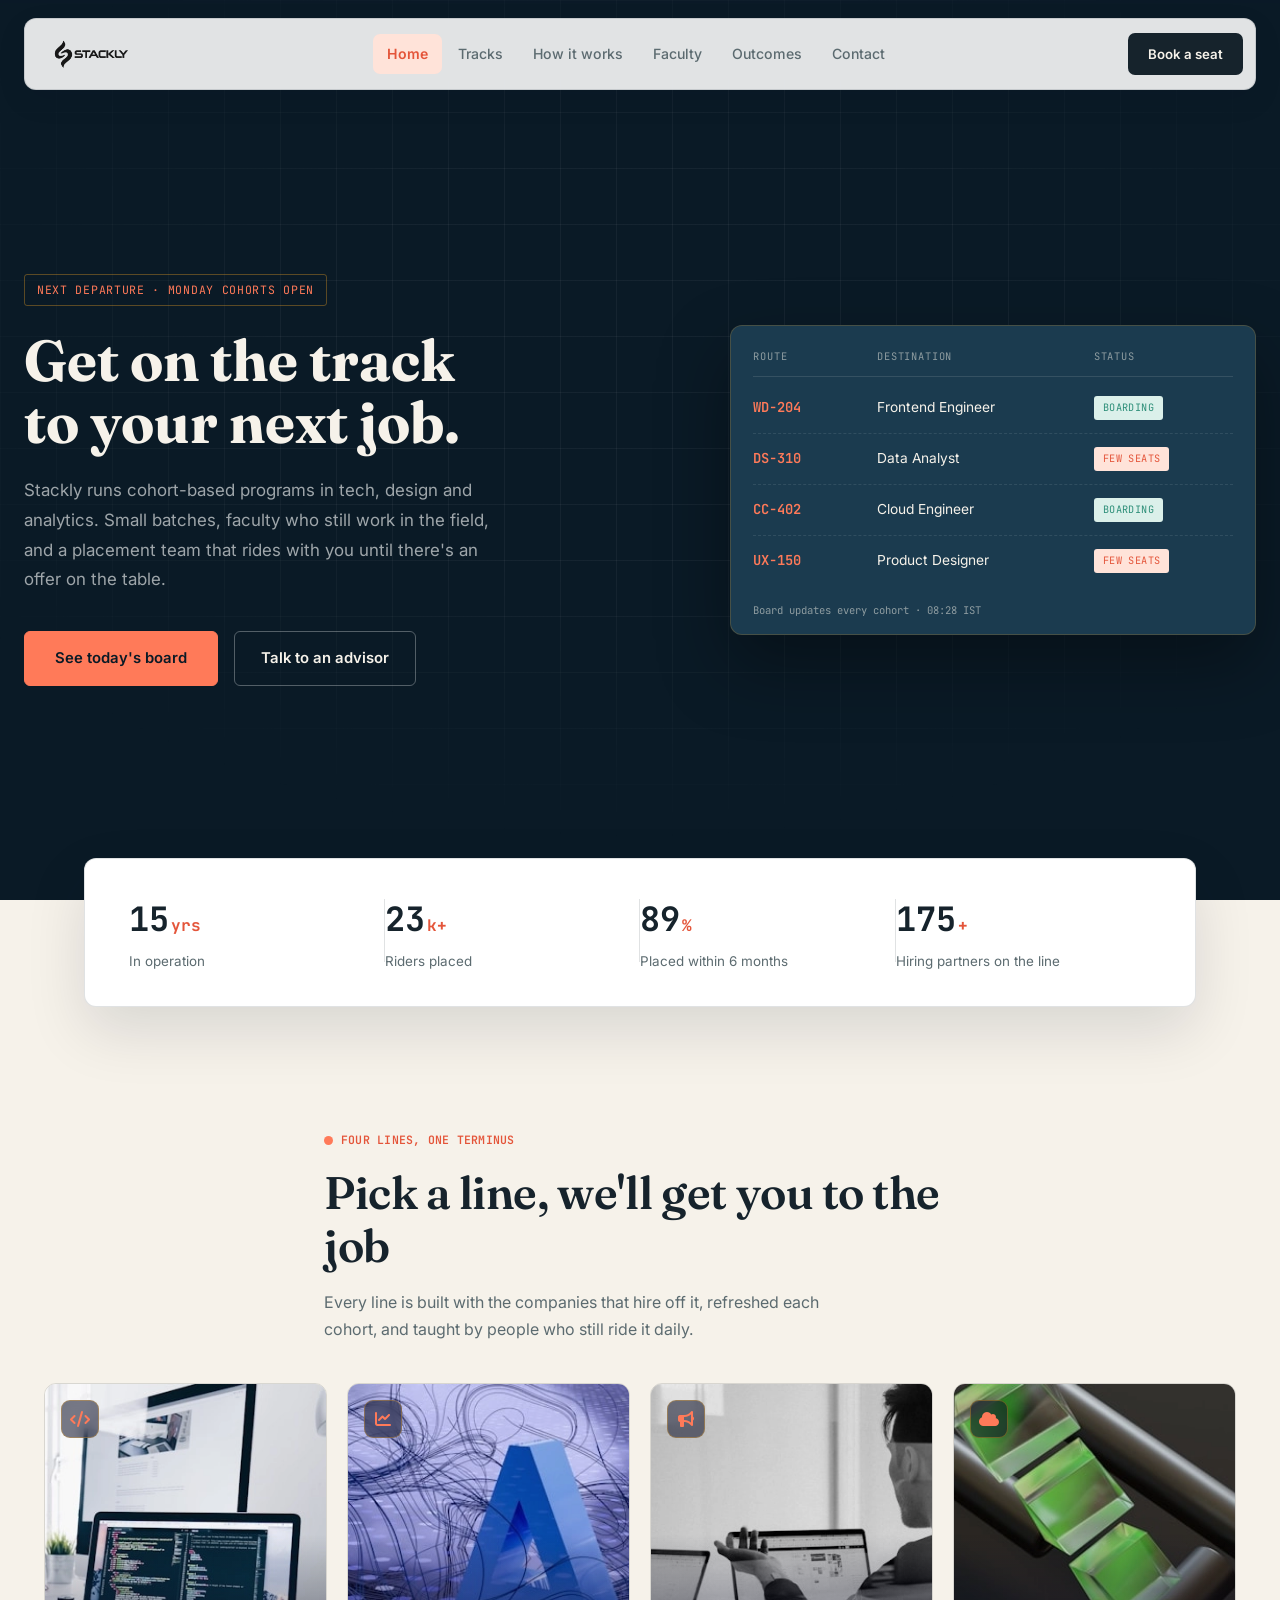
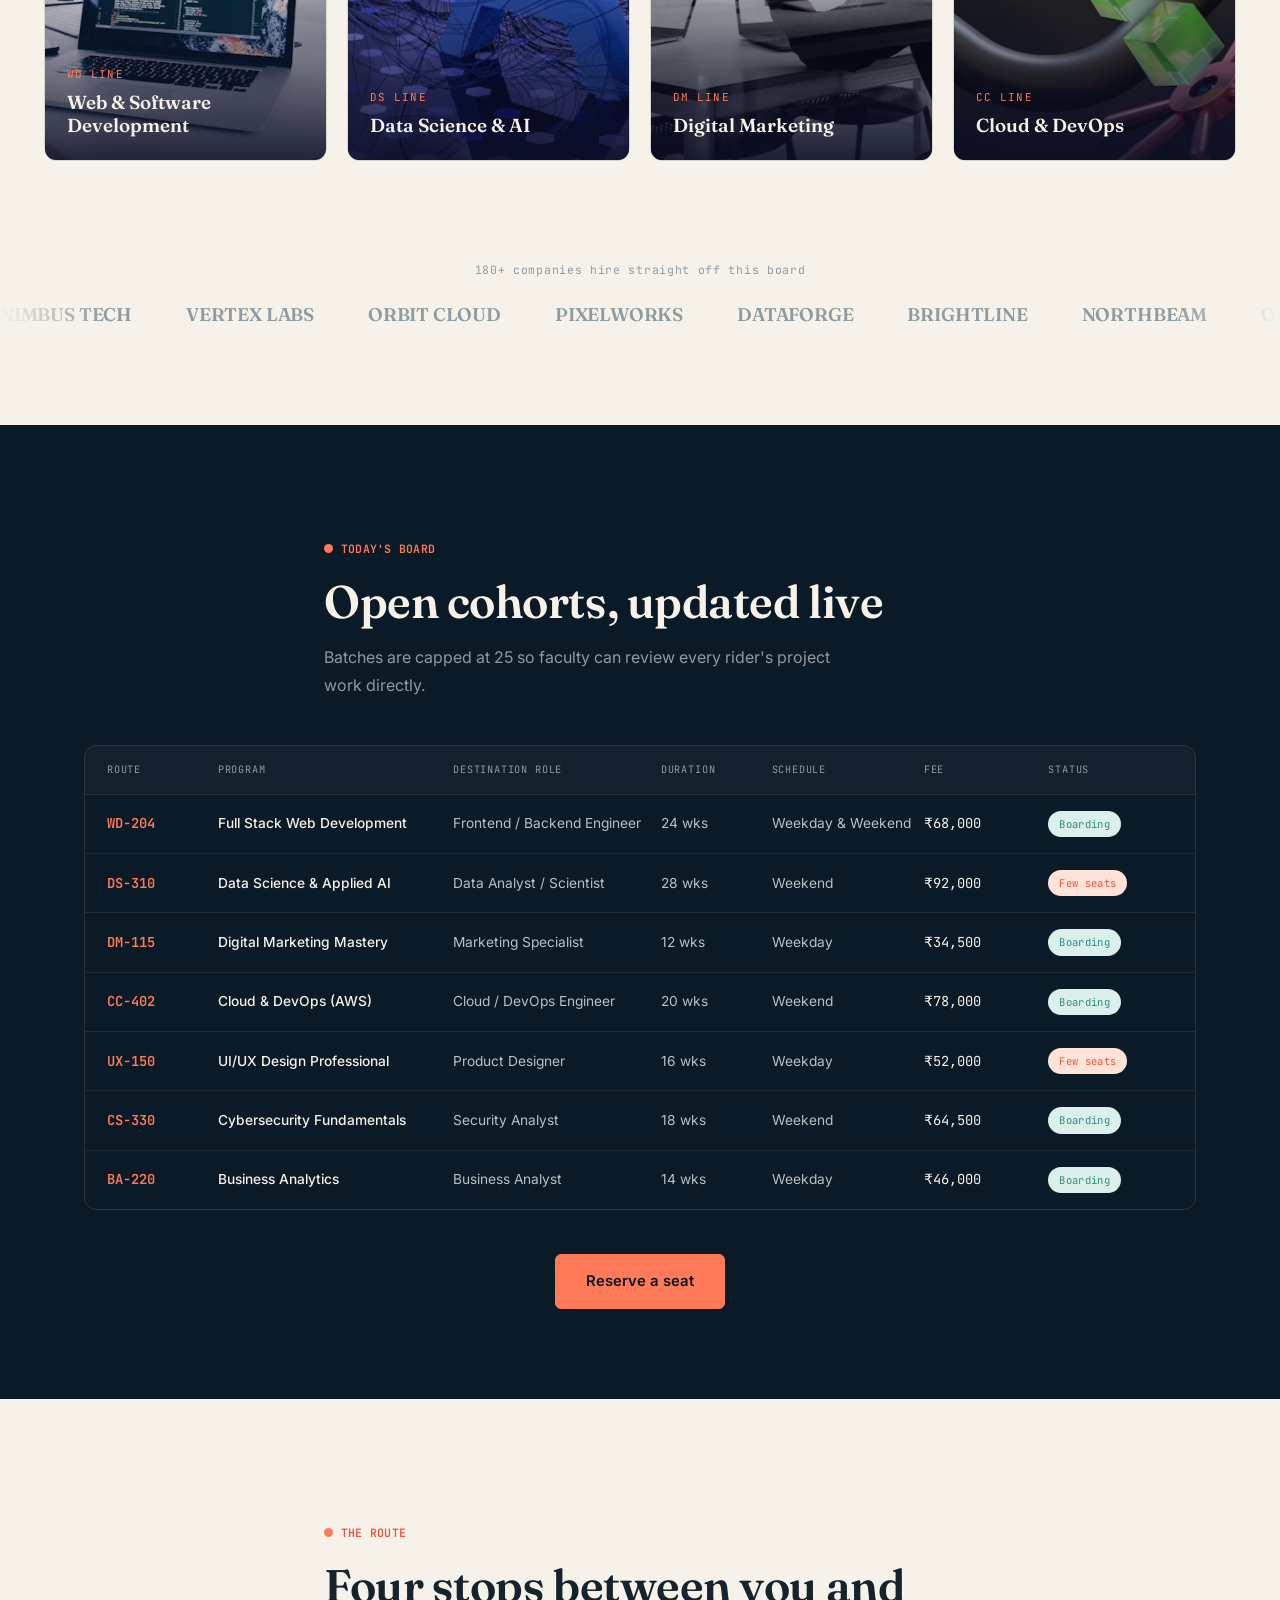
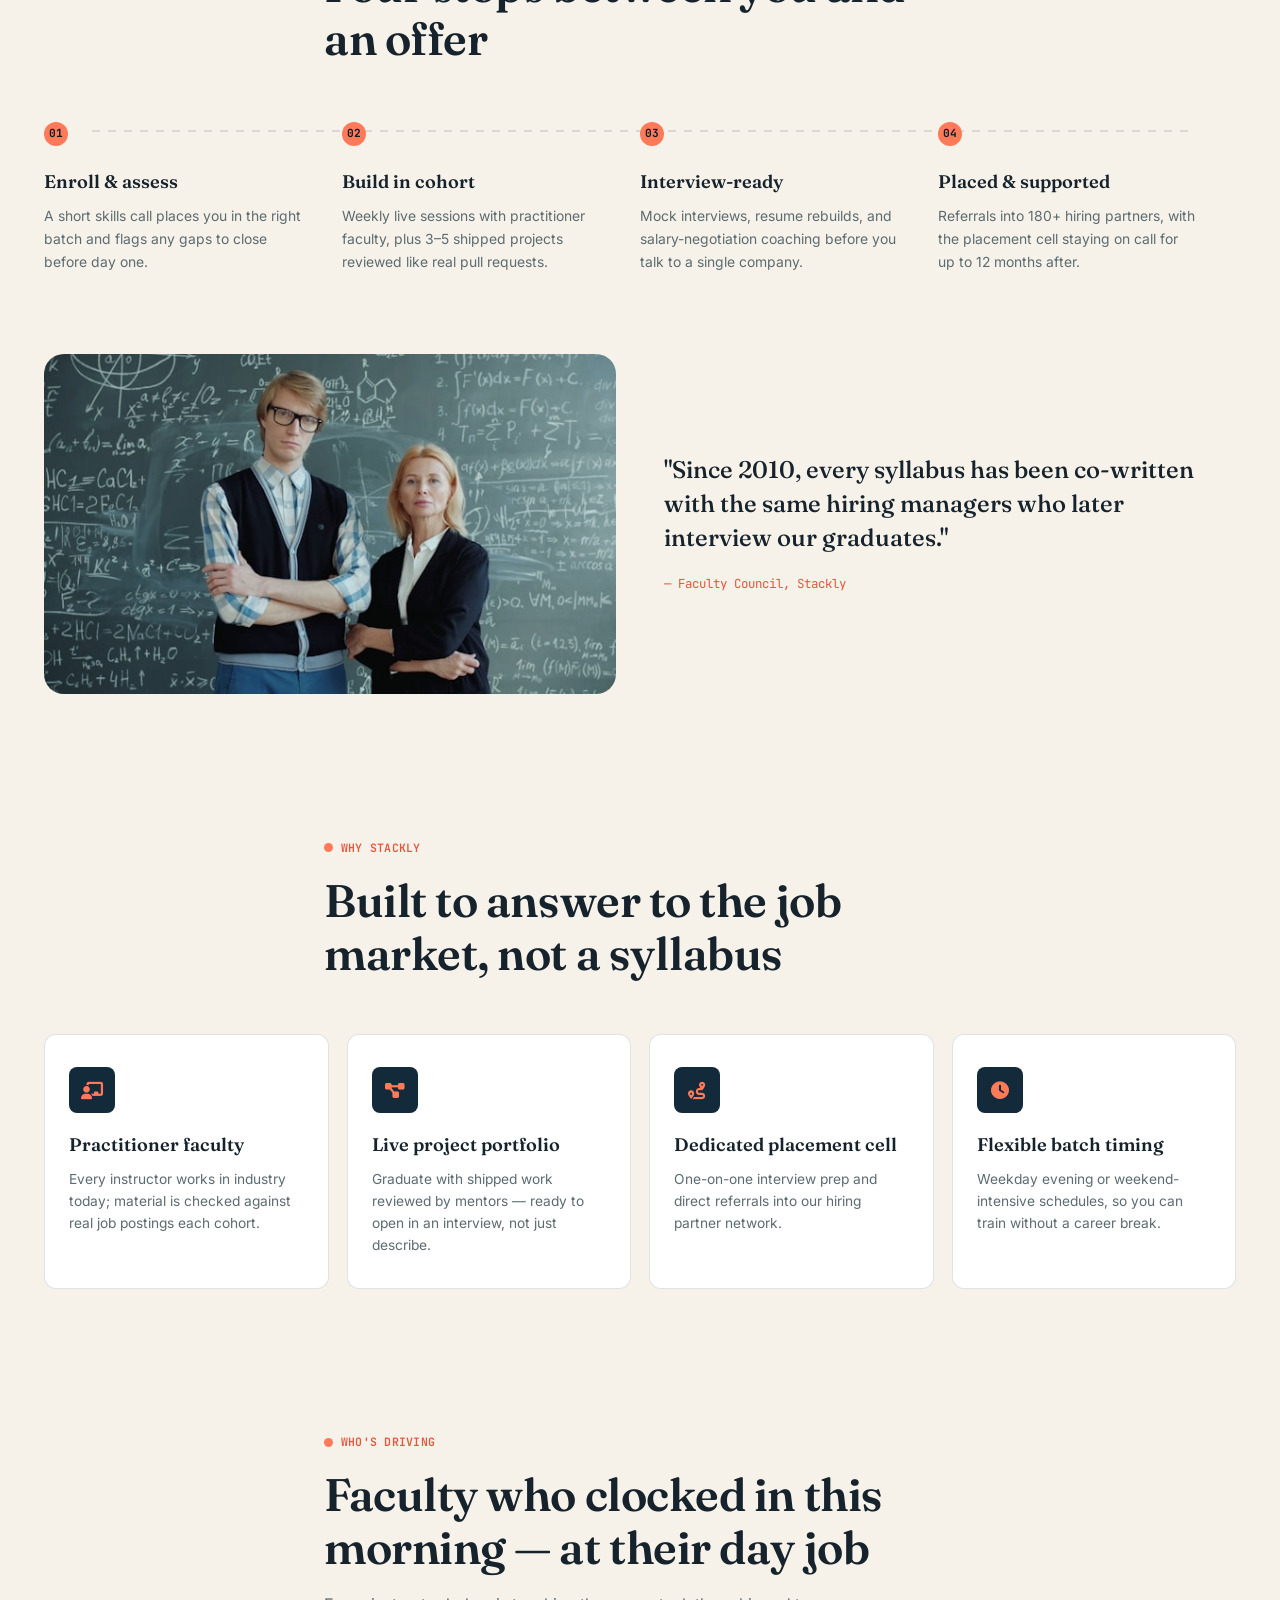
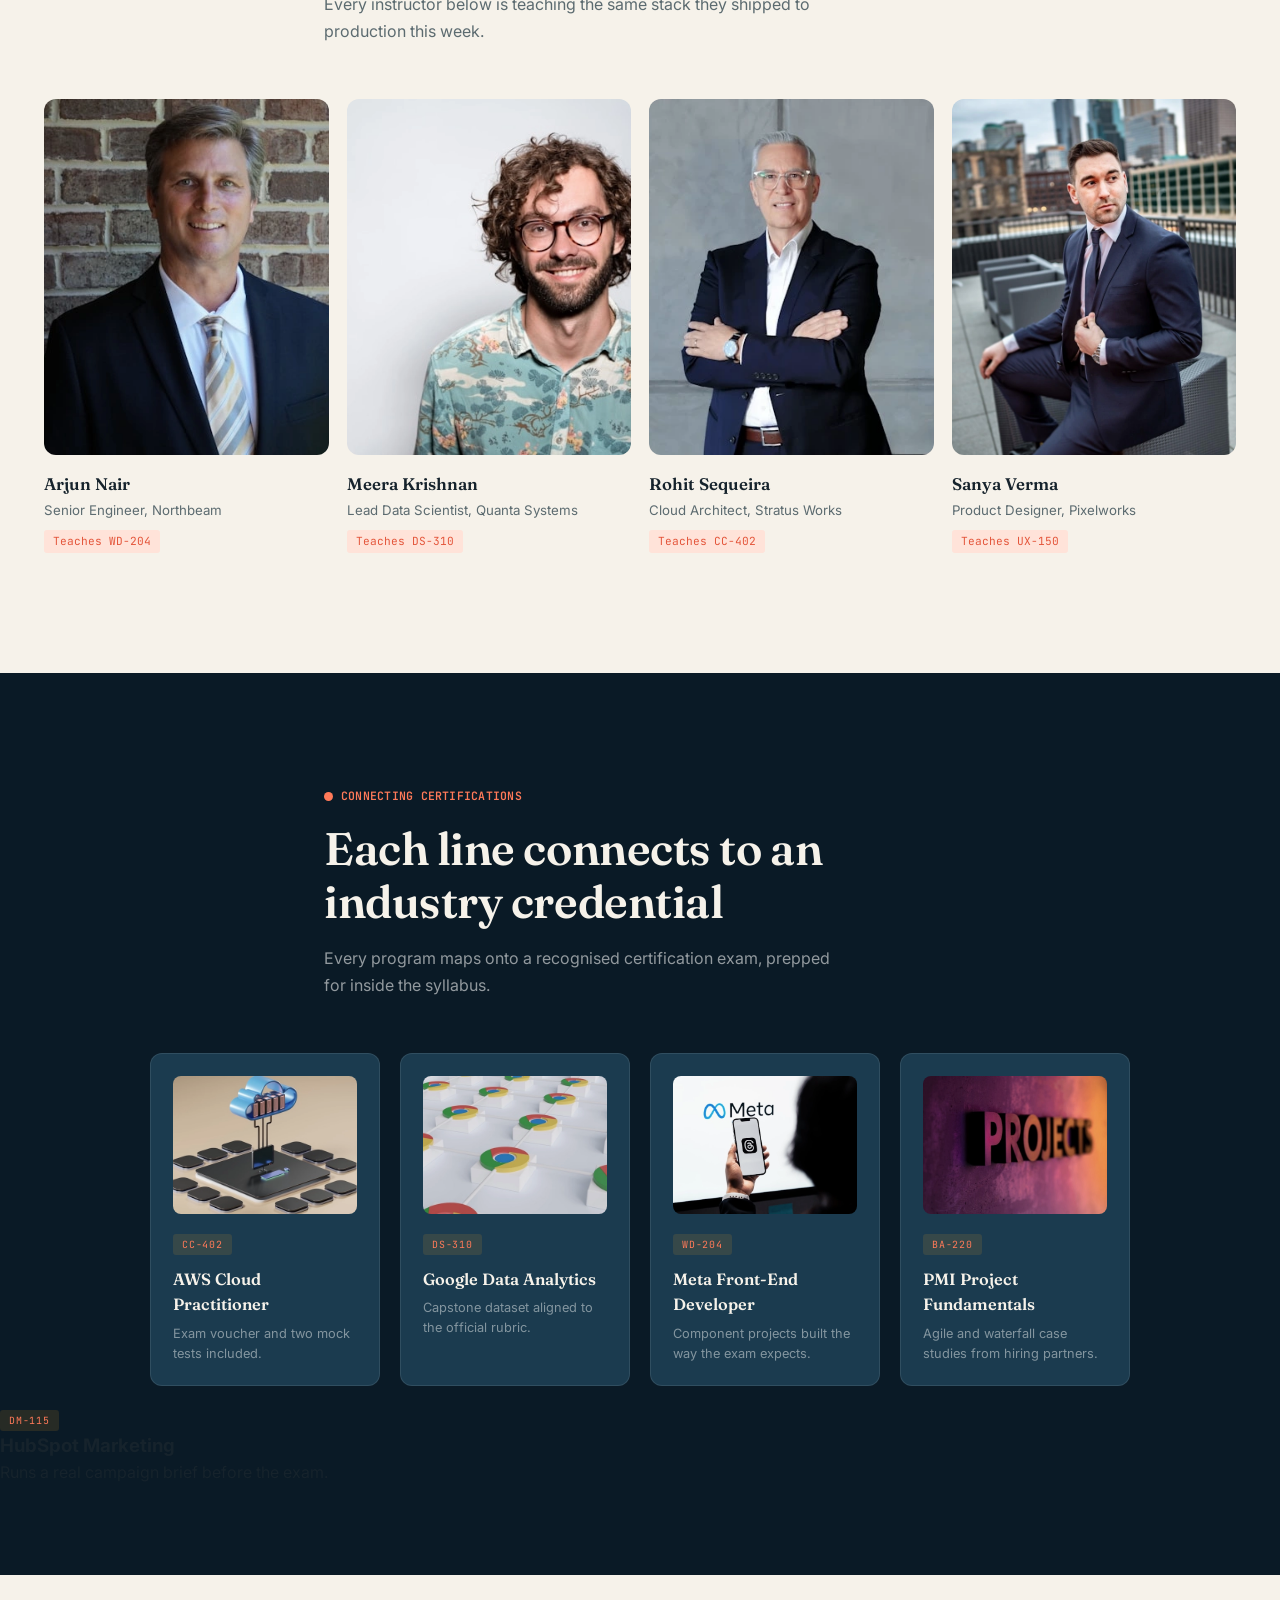
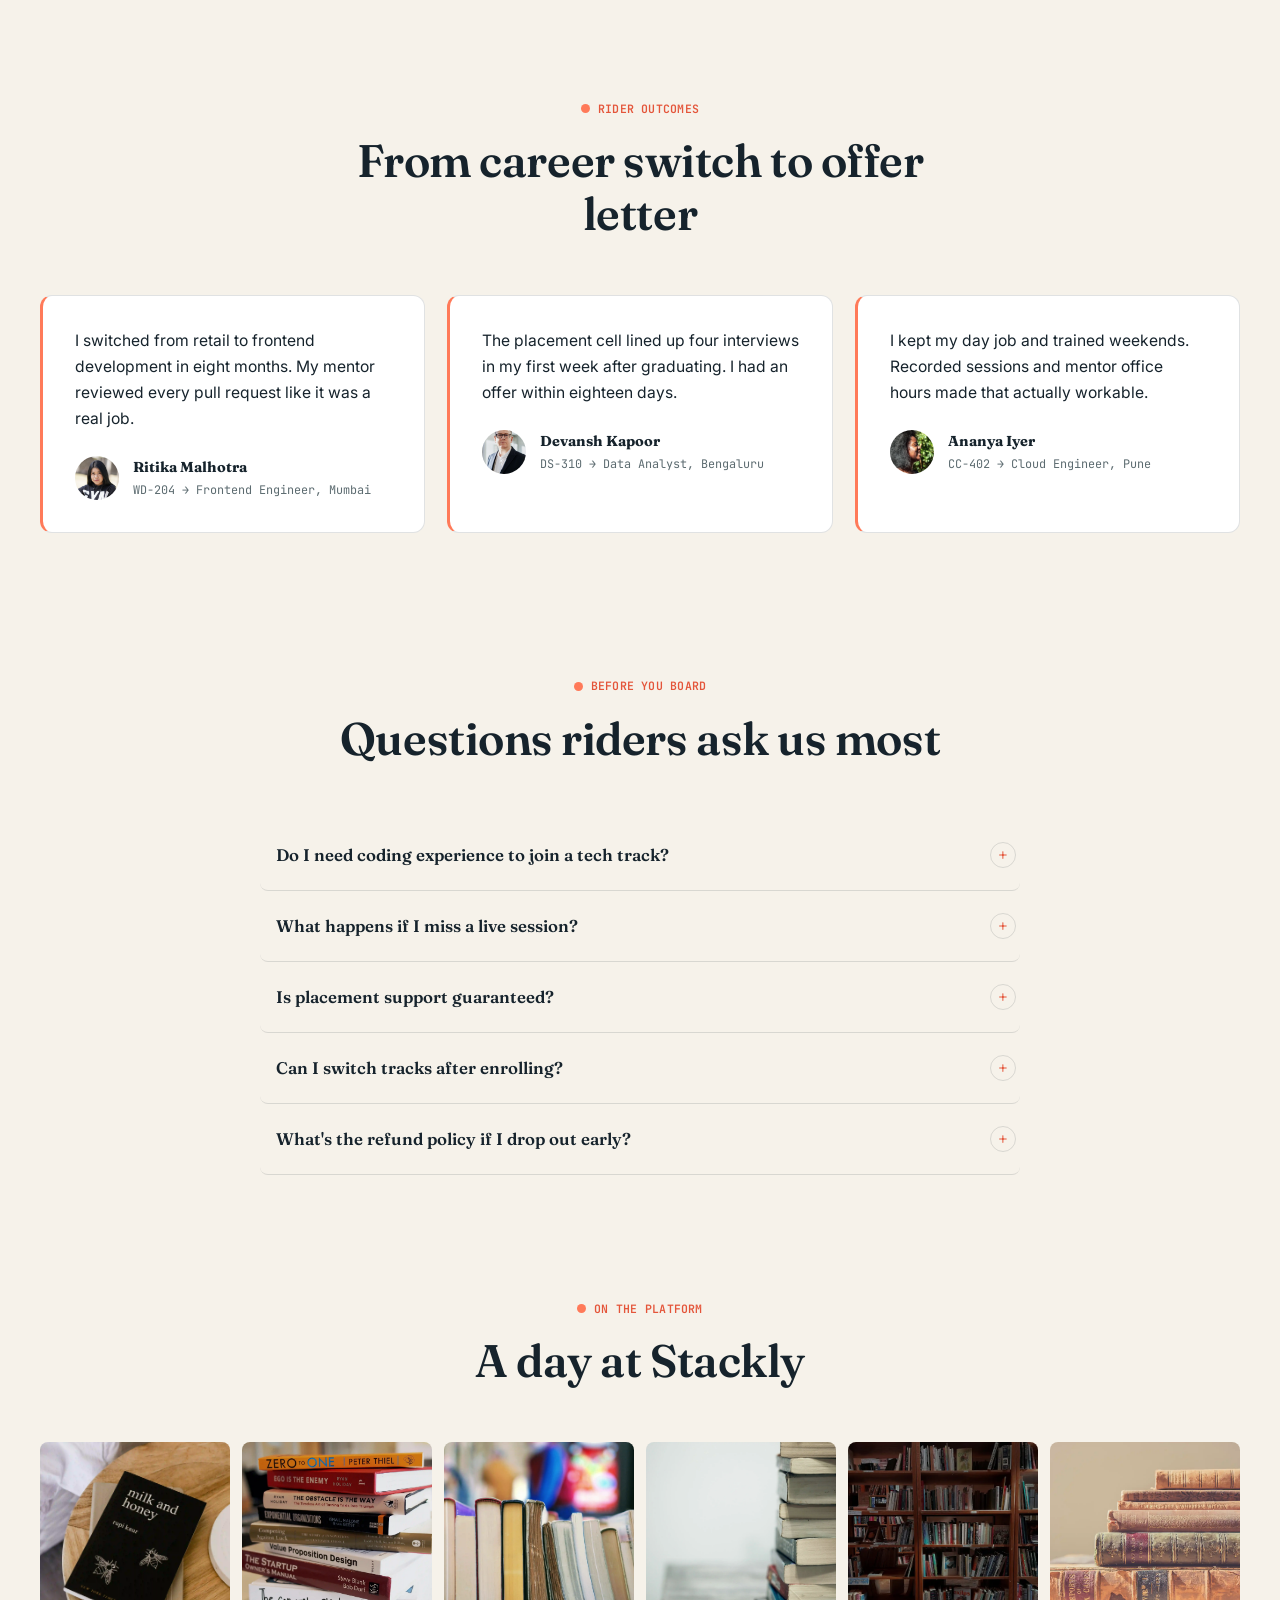
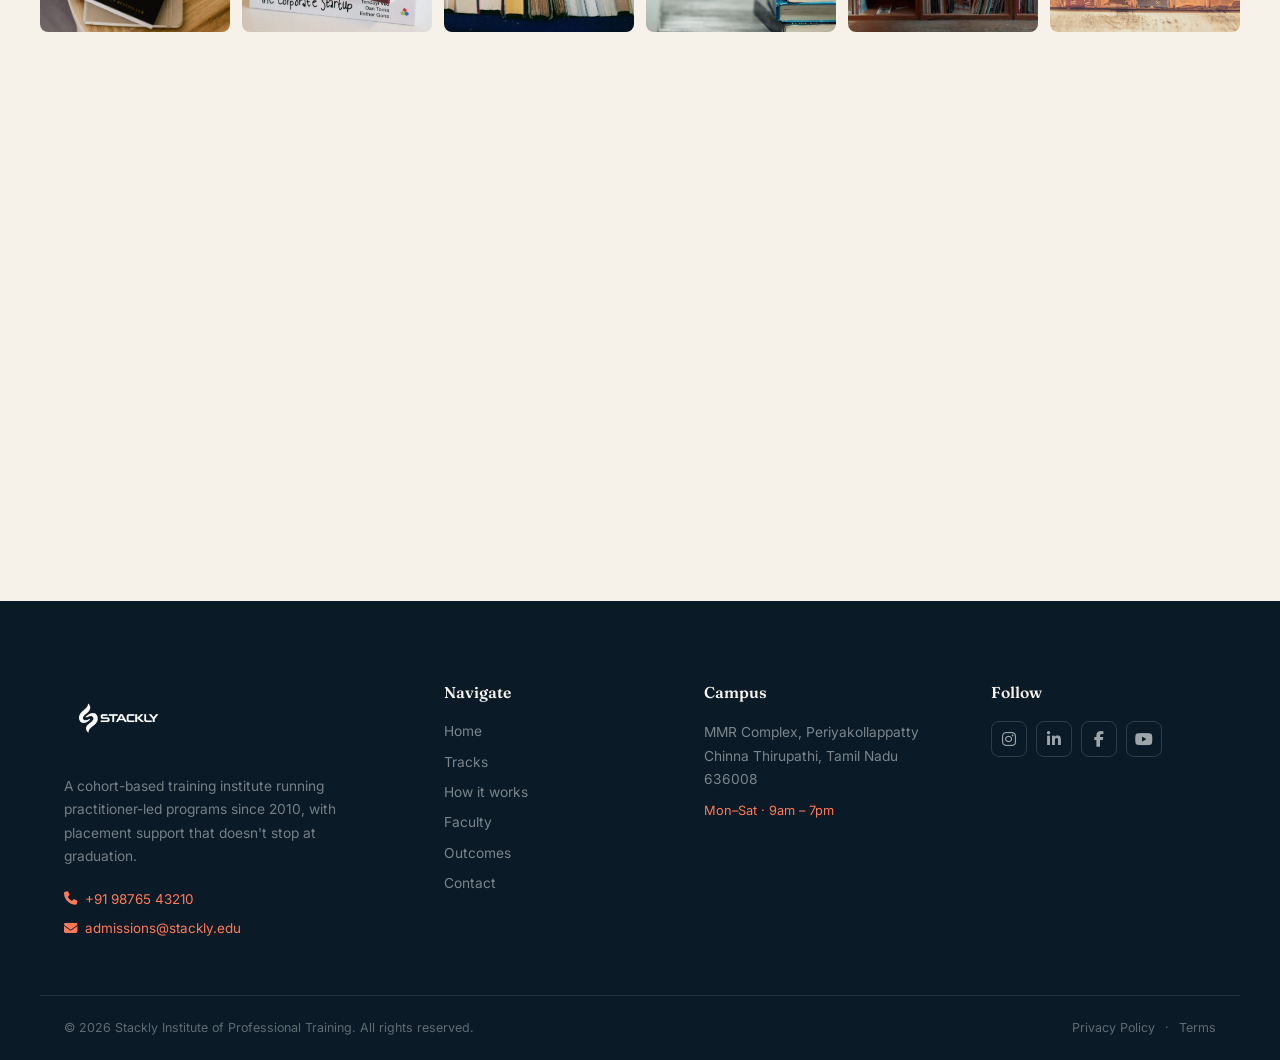
==== index.html @ 6c5155f9 "Add training institute website" ====
<!DOCTYPE html>
<html lang="en">
<head>
<meta charset="UTF-8">
<meta name="viewport" content="width=device-width, initial-scale=1.0">
<title>Stackly — Get on the track to your next job</title>
<meta name="description" content="Stackly is a professional training institute running cohort-based programs in web development, data science, cloud, design and marketing, with practitioner faculty and dedicated placement support.">
<link rel="preconnect" href="https://fonts.googleapis.com">
<link rel="preconnect" href="https://fonts.gstatic.com" crossorigin>
<link href="https://fonts.googleapis.com/css2?family=Fraunces:opsz,wght@9..144,500;9..144,600;9..144,700&family=Inter:wght@400;500;600;700&family=JetBrains+Mono:wght@400;500;600;700&display=swap" rel="stylesheet">
<link rel="stylesheet" href="https://cdnjs.cloudflare.com/ajax/libs/font-awesome/6.4.0/css/all.min.css">
<link rel="stylesheet" href="css/styles.css">
</head>
<body>

<div class="board-preloader" id="boardPreloader" role="status" aria-live="polite" aria-label="Loading Stackly">
  <div class="preloader-inner">
    <img src="./assets/stackly_logo.webp" alt="Stackly" class="preloader-logo-img">
    <div class="preloader-flaps" aria-hidden="true">
      <span class="flap">S</span><span class="flap">T</span><span class="flap">A</span><span class="flap">C</span><span class="flap">K</span><span class="flap">L</span><span class="flap">Y</span>
    </div>
    <span class="preloader-tag">Preparing today's board</span>
  </div>
</div>

<div class="scroll-progress-container"><div class="scroll-progress-bar" id="page-scroll-indicator"></div></div>

<div class="site-wrapper">

  <!-- ===== Header ===== -->
  <header class="navbar-wrapper" id="navbar-wrapper">
    <div class="navbar-pill">
      <a href="#home" class="navbar-brand" aria-label="Stackly — Home">
        <img src="./assets/stackly_logo.webp" alt="Stackly" class="brand-logo-img">
      </a>

      <nav class="navbar-links" id="main-nav-links">
        <a href="#home" class="nav-item active">Home</a>
        <a href="./html/tracks.html" class="nav-item">Tracks</a>
        <a href="./html/how it works.html" class="nav-item">How it works</a>
        <a href="./html/faculty.html" class="nav-item">Faculty</a>
        <a href="./html/outcomes.html" class="nav-item">Outcomes</a>
        <a href="./html/contact.html" class="nav-item">Contact</a>
        <div class="mobile-nav-actions">
          <a href="./html/login.html" class="btn-book-mobile">Book a seat</a>
        </div>
      </nav>

      <div class="navbar-actions">
        <a href="./html/login.html" class="btn-book">Book a seat</a>
        <button class="menu-hamburger" id="nav-menu-hamburger" aria-label="Toggle Navigation Menu" aria-expanded="false">
          <span class="bar"></span><span class="bar"></span><span class="bar"></span>
        </button>
      </div>
    </div>
  </header>

  <!-- ===== 1. Hero ===== -->
  <section class="hero-section" id="home">
    <div class="hero-grid-bg" aria-hidden="true"></div>
    <div class="hero-inner">
      <div class="hero-copy">
        <span class="hero-eyebrow" data-hero-el>NEXT DEPARTURE · MONDAY COHORTS OPEN</span>
        <h1 class="hero-heading" data-hero-el>Get on the track<br>to your next job.</h1>
        <p class="hero-desc" data-hero-el>Stackly runs cohort-based programs in tech, design and analytics. Small batches, faculty who still work in the field, and a placement team that rides with you until there's an offer on the table.</p>
        <div class="hero-buttons" data-hero-el>
          <a href="#board" class="btn-solid">See today's board</a>
          <a href="#contact" class="btn-outline">Talk to an advisor</a>
        </div>
      </div>

      <div class="hero-board" data-hero-el aria-label="Sample departure board">
        <div class="hero-board-head">
          <span>ROUTE</span><span>DESTINATION</span><span>STATUS</span>
        </div>
        <ul class="hero-board-list">
          <li><span class="hb-code">WD‑204</span><span class="hb-dest">Frontend Engineer</span><span class="hb-status status-open">BOARDING</span></li>
          <li><span class="hb-code">DS‑310</span><span class="hb-dest">Data Analyst</span><span class="hb-status status-low">FEW SEATS</span></li>
          <li><span class="hb-code">CC‑402</span><span class="hb-dest">Cloud Engineer</span><span class="hb-status status-open">BOARDING</span></li>
          <li><span class="hb-code">UX‑150</span><span class="hb-dest">Product Designer</span><span class="hb-status status-low">FEW SEATS</span></li>
        </ul>
        <div class="hero-board-foot">Board updates every cohort · <span id="hero-clock">--:--</span> IST</div>
      </div>
    </div>
  </section>

  <!-- ===== 2. Status strip ===== -->
  <section class="stats-section">
    <div class="stats-card" id="statsCard">
      <div class="stat-col">
        <div class="stat-num"><span class="stat-number" data-target="15">0</span><span class="stat-suffix">yrs</span></div>
        <p class="stat-label">In operation</p>
      </div>
      <div class="stat-col">
        <div class="stat-num"><span class="stat-number" data-target="24">0</span><span class="stat-suffix">k+</span></div>
        <p class="stat-label">Riders placed</p>
      </div>
      <div class="stat-col">
        <div class="stat-num"><span class="stat-number" data-target="91">0</span><span class="stat-suffix">%</span></div>
        <p class="stat-label">Placed within 6 months</p>
      </div>
      <div class="stat-col">
        <div class="stat-num"><span class="stat-number" data-target="180">0</span><span class="stat-suffix">+</span></div>
        <p class="stat-label">Hiring partners on the line</p>
      </div>
    </div>
  </section>

  <!-- ===== 3. Tracks (categories) ===== -->
  <section class="tracks-section" id="tracks">
    <div class="section-inner">
      <div class="section-header">
        <span class="eyebrow">FOUR LINES, ONE TERMINUS</span>
        <h2 class="section-heading">Pick a line, we'll get you to the job</h2>
        <p class="section-sub">Every line is built with the companies that hire off it, refreshed each cohort, and taught by people who still ride it daily.</p>
      </div>

      <div class="tracks-grid">
        <a href="#board" class="track-card track-large">
          <img src="./assets/t1.webp" alt="Full stack web development training">
          <span class="track-badge"><i class="fa-solid fa-code"></i></span>
          <div class="track-overlay"><span class="track-code">WD LINE</span><span class="track-label">Web &amp; Software Development</span></div>
        </a>
        <a href="#board" class="track-card track-small">
          <img src="./assets/t2.webp" alt="Data science and AI training">
          <span class="track-badge"><i class="fa-solid fa-chart-line"></i></span>
          <div class="track-overlay"><span class="track-code">DS LINE</span><span class="track-label">Data Science &amp; AI</span></div>
        </a>
        <a href="#board" class="track-card track-small">
          <img src="./assets/t3.webp" alt="Digital marketing training">
          <span class="track-badge"><i class="fa-solid fa-bullhorn"></i></span>
          <div class="track-overlay"><span class="track-code">DM LINE</span><span class="track-label">Digital Marketing</span></div>
        </a>
        <a href="#board" class="track-card track-large">
          <img src="./assets/t4.webp" alt="Cloud and DevOps training">
          <span class="track-badge"><i class="fa-solid fa-cloud"></i></span>
          <div class="track-overlay"><span class="track-code">CC LINE</span><span class="track-label">Cloud &amp; DevOps</span></div>
        </a>
      </div>
    </div>
  </section>

  <!-- ===== 3b. Hiring partners marquee ===== -->
  <section class="partners-section" aria-label="Hiring partners">
    <p class="partners-caption">180+ companies hire straight off this board</p>
    <div class="partners-marquee">
      <div class="partners-track">
        <span>NIMBUS TECH</span><span>VERTEX LABS</span><span>ORBIT CLOUD</span><span>PIXELWORKS</span>
        <span>DATAFORGE</span><span>BRIGHTLINE</span><span>NORTHBEAM</span><span>QUANTA SYSTEMS</span>
        <span>HALCYON DIGITAL</span><span>STRATUS WORKS</span>
      </div>
      <div class="partners-track" aria-hidden="true">
        <span>NIMBUS TECH</span><span>VERTEX LABS</span><span>ORBIT CLOUD</span><span>PIXELWORKS</span>
        <span>DATAFORGE</span><span>BRIGHTLINE</span><span>NORTHBEAM</span><span>QUANTA SYSTEMS</span>
        <span>HALCYON DIGITAL</span><span>STRATUS WORKS</span>
      </div>
    </div>
  </section>

  <!-- ===== 4. Departure board (programs) ===== -->
  <section class="board-section" id="board">
    <div class="board-header">
      <span class="eyebrow light">TODAY'S BOARD</span>
      <h2 class="section-heading light">Open cohorts, updated live</h2>
      <p class="section-sub light">Batches are capped at 25 so faculty can review every rider's project work directly.</p>
    </div>

    <div class="board-table-wrap">
      <div class="board-table" role="table" aria-label="Open programs">
        <div class="board-row board-row-head" role="row">
          <span role="columnheader">Route</span>
          <span role="columnheader">Program</span>
          <span role="columnheader">Destination role</span>
          <span role="columnheader">Duration</span>
          <span role="columnheader">Schedule</span>
          <span role="columnheader">Fee</span>
          <span role="columnheader">Status</span>
        </div>

        <div class="board-row" role="row">
          <span class="b-code" role="cell">WD‑204</span>
          <span class="b-name" role="cell">Full Stack Web Development</span>
          <span role="cell">Frontend / Backend Engineer</span>
          <span role="cell">24 wks</span>
          <span role="cell">Weekday &amp; Weekend</span>
          <span class="b-fee" role="cell">₹68,000</span>
          <span role="cell"><span class="status-pill status-open">Boarding</span></span>
        </div>
        <div class="board-row" role="row">
          <span class="b-code" role="cell">DS‑310</span>
          <span class="b-name" role="cell">Data Science &amp; Applied AI</span>
          <span role="cell">Data Analyst / Scientist</span>
          <span role="cell">28 wks</span>
          <span role="cell">Weekend</span>
          <span class="b-fee" role="cell">₹92,000</span>
          <span role="cell"><span class="status-pill status-low">Few seats</span></span>
        </div>
        <div class="board-row" role="row">
          <span class="b-code" role="cell">DM‑115</span>
          <span class="b-name" role="cell">Digital Marketing Mastery</span>
          <span role="cell">Marketing Specialist</span>
          <span role="cell">12 wks</span>
          <span role="cell">Weekday</span>
          <span class="b-fee" role="cell">₹34,500</span>
          <span role="cell"><span class="status-pill status-open">Boarding</span></span>
        </div>
        <div class="board-row" role="row">
          <span class="b-code" role="cell">CC‑402</span>
          <span class="b-name" role="cell">Cloud &amp; DevOps (AWS)</span>
          <span role="cell">Cloud / DevOps Engineer</span>
          <span role="cell">20 wks</span>
          <span role="cell">Weekend</span>
          <span class="b-fee" role="cell">₹78,000</span>
          <span role="cell"><span class="status-pill status-open">Boarding</span></span>
        </div>
        <div class="board-row" role="row">
          <span class="b-code" role="cell">UX‑150</span>
          <span class="b-name" role="cell">UI/UX Design Professional</span>
          <span role="cell">Product Designer</span>
          <span role="cell">16 wks</span>
          <span role="cell">Weekday</span>
          <span class="b-fee" role="cell">₹52,000</span>
          <span role="cell"><span class="status-pill status-low">Few seats</span></span>
        </div>
        <div class="board-row" role="row">
          <span class="b-code" role="cell">CS‑330</span>
          <span class="b-name" role="cell">Cybersecurity Fundamentals</span>
          <span role="cell">Security Analyst</span>
          <span role="cell">18 wks</span>
          <span role="cell">Weekend</span>
          <span class="b-fee" role="cell">₹64,500</span>
          <span role="cell"><span class="status-pill status-open">Boarding</span></span>
        </div>
        <div class="board-row" role="row">
          <span class="b-code" role="cell">BA‑220</span>
          <span class="b-name" role="cell">Business Analytics</span>
          <span role="cell">Business Analyst</span>
          <span role="cell">14 wks</span>
          <span role="cell">Weekday</span>
          <span class="b-fee" role="cell">₹46,000</span>
          <span role="cell"><span class="status-pill status-open">Boarding</span></span>
        </div>
      </div>
    </div>
    <div class="board-cta">
      <a href="#contact" class="btn-solid light">Reserve a seat</a>
    </div>
  </section>

  <!-- ===== 5. Route / How it works ===== -->
  <section class="route-section" id="route">
    <div class="section-inner">
      <div class="section-header">
        <span class="eyebrow">THE ROUTE</span>
        <h2 class="section-heading">Four stops between you and an offer</h2>
      </div>

      <div class="route-line">
        <div class="route-stop">
          <span class="route-stop-num">01</span>
          <h3>Enroll &amp; assess</h3>
          <p>A short skills call places you in the right batch and flags any gaps to close before day one.</p>
        </div>
        <div class="route-stop">
          <span class="route-stop-num">02</span>
          <h3>Build in cohort</h3>
          <p>Weekly live sessions with practitioner faculty, plus 3–5 shipped projects reviewed like real pull requests.</p>
        </div>
        <div class="route-stop">
          <span class="route-stop-num">03</span>
          <h3>Interview-ready</h3>
          <p>Mock interviews, resume rebuilds, and salary-negotiation coaching before you talk to a single company.</p>
        </div>
        <div class="route-stop">
          <span class="route-stop-num">04</span>
          <h3>Placed &amp; supported</h3>
          <p>Referrals into 180+ hiring partners, with the placement cell staying on call for up to 12 months after.</p>
        </div>
      </div>

      <div class="route-photo-row">
        <img src="./assets/t5.webp" alt="Instructor reviewing a learner's project at Stackly">
        <div class="route-photo-note">
          <p>"Since 2010, every syllabus has been co-written with the same hiring managers who later interview our graduates."</p>
          <span>— Faculty Council, Stackly</span>
        </div>
      </div>
    </div>
  </section>

  <!-- ===== 6. Why choose us ===== -->
  <section class="why-section">
    <div class="section-inner">
      <div class="section-header">
        <span class="eyebrow">WHY STACKLY</span>
        <h2 class="section-heading">Built to answer to the job market, not a syllabus</h2>
      </div>
      <div class="why-grid">
        <div class="why-card">
          <span class="why-icon"><i class="fa-solid fa-chalkboard-user"></i></span>
          <h3>Practitioner faculty</h3>
          <p>Every instructor works in industry today; material is checked against real job postings each cohort.</p>
        </div>
        <div class="why-card">
          <span class="why-icon"><i class="fa-solid fa-diagram-project"></i></span>
          <h3>Live project portfolio</h3>
          <p>Graduate with shipped work reviewed by mentors — ready to open in an interview, not just describe.</p>
        </div>
        <div class="why-card">
          <span class="why-icon"><i class="fa-solid fa-route"></i></span>
          <h3>Dedicated placement cell</h3>
          <p>One-on-one interview prep and direct referrals into our hiring partner network.</p>
        </div>
        <div class="why-card">
          <span class="why-icon"><i class="fa-solid fa-clock"></i></span>
          <h3>Flexible batch timing</h3>
          <p>Weekday evening or weekend-intensive schedules, so you can train without a career break.</p>
        </div>
      </div>
    </div>
  </section>

  <!-- ===== 6b. Faculty spotlight ===== -->
  <section class="faculty-section" id="faculty">
    <div class="section-inner">
      <div class="section-header">
        <span class="eyebrow">WHO'S DRIVING</span>
        <h2 class="section-heading">Faculty who clocked in this morning — at their day job</h2>
        <p class="section-sub">Every instructor below is teaching the same stack they shipped to production this week.</p>
      </div>
      <div class="faculty-grid">
        <div class="faculty-card">
          <img src="./assets/l25.webp" alt="Portrait of Arjun Nair">
          <h3>Arjun Nair</h3>
          <p class="faculty-role">Senior Engineer, Northbeam</p>
          <p class="faculty-track">Teaches WD‑204</p>
        </div>
        <div class="faculty-card">
          <img src="./assets/l29.webp" alt="Portrait of Meera Krishnan">
          <h3>Meera Krishnan</h3>
          <p class="faculty-role">Lead Data Scientist, Quanta Systems</p>
          <p class="faculty-track">Teaches DS‑310</p>
        </div>
        <div class="faculty-card">
          <img src="./assets/l51.webp" alt="Portrait of Rohit Sequeira">
          <h3>Rohit Sequeira</h3>
          <p class="faculty-role">Cloud Architect, Stratus Works</p>
          <p class="faculty-track">Teaches CC‑402</p>
        </div>
        <div class="faculty-card">
          <img src="./assets/l52.webp" alt="Portrait of Sanya Verma">
          <h3>Sanya Verma</h3>
          <p class="faculty-role">Product Designer, Pixelworks</p>
          <p class="faculty-track">Teaches UX‑150</p>
        </div>
      </div>
    </div>
  </section>

  <!-- ===== 7. Certification connections ===== -->
  <section class="connections-section">
    <div class="section-header">
      <span class="eyebrow light">CONNECTING CERTIFICATIONS</span>
      <h2 class="section-heading light">Each line connects to an industry credential</h2>
      <p class="section-sub light">Every program maps onto a recognised certification exam, prepped for inside the syllabus.</p>
    </div>

    <div class="connections-track-wrap" id="connections-track-wrap">
      <div class="connections-track" id="connections-track">
        <article class="conn-card">
          <div class="conn-photo"><img src="./assets/t6.webp" alt="AWS Certified Cloud Practitioner"></div>
          <span class="conn-tag">CC‑402</span>
          <h3>AWS Cloud Practitioner</h3>
          <p>Exam voucher and two mock tests included.</p>
        </article>
        <article class="conn-card">
          <div class="conn-photo"><img src="./assets/t7.webp" alt="Google Data Analytics certificate"></div>
          <span class="conn-tag">DS‑310</span>
          <h3>Google Data Analytics</h3>
          <p>Capstone dataset aligned to the official rubric.</p>
        </article>
        <article class="conn-card">
          <div class="conn-photo"><img src="./assets/t8.webp" alt="Meta Front-End Developer certificate"></div>
          <span class="conn-tag">WD‑204</span>
          <h3>Meta Front-End Developer</h3>
          <p>Component projects built the way the exam expects.</p>
        </article>
        <article class="conn-card">
          <div class="conn-photo"><img src="./assets/t10.webp" alt="PMI Project Management certificate"></div>
          <span class="conn-tag">BA‑220</span>
          <h3>PMI Project Fundamentals</h3>
          <p>Agile and waterfall case studies from hiring partners.</p>
        </article" alt="HubSpot Marketing certificate"></div>
          <span class="conn-tag">DM‑115</span>
          <h3>HubSpot Marketing</h3>
          <p>Runs a real campaign brief before the exam.</p>
        </article>
      </div>
    </div>
  </section>

  <!-- ===== 8. Testimonials ===== -->
  <section class="riders-section" id="outcomes">
    <div class="section-header">
      <span class="eyebrow">RIDER OUTCOMES</span>
      <h2 class="section-heading">From career switch to offer letter</h2>
    </div>
    <div class="riders-grid">
      <div class="rider-card">
        <p class="rider-quote">I switched from retail to frontend development in eight months. My mentor reviewed every pull request like it was a real job.</p>
        <div class="rider-footer">
          <img src="./assets/l18.webp" alt="Ritika Malhotra">
          <div><h4>Ritika Malhotra</h4><p>WD‑204 → Frontend Engineer, Mumbai</p></div>
        </div>
      </div>
      <div class="rider-card">
        <p class="rider-quote">The placement cell lined up four interviews in my first week after graduating. I had an offer within eighteen days.</p>
        <div class="rider-footer">
          <img src="./assets/r11.webp" alt="Devansh Kapoor">
          <div><h4>Devansh Kapoor</h4><p>DS‑310 → Data Analyst, Bengaluru</p></div>
        </div>
      </div>
      <div class="rider-card">
        <p class="rider-quote">I kept my day job and trained weekends. Recorded sessions and mentor office hours made that actually workable.</p>
        <div class="rider-footer">
          <img src="./assets/l53.webp" alt="Ananya Iyer">
          <div><h4>Ananya Iyer</h4><p>CC‑402 → Cloud Engineer, Pune</p></div>
        </div>
      </div>
    </div>
  </section>

  <!-- ===== 8b. FAQ ===== -->
  <section class="faq-section" id="faq">
    <div class="section-inner">
      <div class="section-header">
        <span class="eyebrow">BEFORE YOU BOARD</span>
        <h2 class="section-heading">Questions riders ask us most</h2>
      </div>
      <div class="faq-list">
        <div class="faq-item">
          <button class="faq-question" aria-expanded="false">
            <span>Do I need coding experience to join a tech track?</span>
            <span class="faq-icon">+</span>
          </button>
          <div class="faq-answer">
            <p>No. WD‑204, DS‑310 and CC‑402 all start from fundamentals in week one. If you already code, a quick skills call places you further along so you're not repeating material.</p>
          </div>
        </div>
        <div class="faq-item">
          <button class="faq-question" aria-expanded="false">
            <span>What happens if I miss a live session?</span>
            <span class="faq-icon">+</span>
          </button>
          <div class="faq-answer">
            <p>Every session is recorded and posted within a few hours, and mentor office hours run twice a week so you can catch up on anything that didn't land the first time.</p>
          </div>
        </div>
        <div class="faq-item">
          <button class="faq-question" aria-expanded="false">
            <span>Is placement support guaranteed?</span>
            <span class="faq-icon">+</span>
          </button>
          <div class="faq-answer">
            <p>We don't promise a job — no honest institute can. What we commit to is interview prep, referrals into our 180+ hiring partners, and staying on call for up to 12 months after you graduate.</p>
          </div>
        </div>
        <div class="faq-item">
          <button class="faq-question" aria-expanded="false">
            <span>Can I switch tracks after enrolling?</span>
            <span class="faq-icon">+</span>
          </button>
          <div class="faq-answer">
            <p>Yes, within the first two weeks of a cohort, subject to seats being open on the new line. Talk to your admissions advisor and they'll handle the transfer.</p>
          </div>
        </div>
        <div class="faq-item">
          <button class="faq-question" aria-expanded="false">
            <span>What's the refund policy if I drop out early?</span>
            <span class="faq-icon">+</span>
          </button>
          <div class="faq-answer">
            <p>Full refund within the first 7 days of a cohort, minus a small registration fee. After that, refunds are prorated for the weeks you haven't attended.</p>
          </div>
        </div>
      </div>
    </div>
  </section>

  <!-- ===== 9. Gallery ===== -->
  <section class="platform-section">
    <div class="section-header">
      <span class="eyebrow">ON THE PLATFORM</span>
      <h2 class="section-heading">A day at Stackly</h2>
    </div>
    <div class="platform-grid">
      <a href="./html/404.html" class="platform-item"><img src="./assets/c1.webp" alt="Learners in a Stackly classroom"></a>
      <a href="./html/404.html" class="platform-item"><img src="./assets/c2.webp" alt="Group project discussion"></a>
      <a href="./html/404.html" class="platform-item"><img src="./assets/c3.webp" alt="Graduation day at Stackly"></a>
      <a href="./html/404.html" class="platform-item"><img src="./assets/c4.webp" alt="Study group working together"></a>
      <a href="./html/404.html" class="platform-item"><img src="./assets/c5.webp" alt="Mentor session in progress"></a>
      <a href="./html/404.html" class="platform-item"><img src="./assets/c6.webp" alt="Learners collaborating on a project"></a>
    </div>
  </section>

  <!-- ===== CTA banner ===== -->
  <section class="cta-banner-section">
    <div class="cta-card">
      <h2 class="cta-heading">The next batch is boarding.<br>Yours doesn't have to wait.</h2>
      <a href="./html/404.html" class="cta-btn">Book a free counselling session</a>
    </div>
  </section>

  <!-- ===== Footer ===== -->
  <footer class="site-footer" id="contact">
    <div class="footer-inner">
      <div class="footer-col footer-brand-col">
        <a href="#home" class="footer-logo" aria-label="Stackly — Home">
          <img src="./assets/stackly_logo.webp" alt="Stackly" class="brand-logo-img footer-logo-img">
        </a>
        <p class="footer-tagline">A cohort-based training institute running practitioner-led programs since 2010, with placement support that doesn't stop at graduation.</p>
        <div class="footer-contact">
          <a href="./html/404.html"><i class="fa-solid fa-phone"></i> +91 98765 43210</a>
          <a href="./html/404.html"><i class="fa-solid fa-envelope"></i> admissions@stackly.edu</a>
        </div>
      </div>
      <div class="footer-col">
        <h4>Navigate</h4>
        <nav class="footer-nav">
          <a href="#home">Home</a>
          <a href="./html/tracks.html">Tracks</a>
          <a href="./html/how it works.html">How it works</a>
          <a href="./html/faculty.html">Faculty</a>
          <a href="./html/outcomes.html">Outcomes</a>
          <a href="./html/contact.html">Contact</a>
        </nav>
      </div>
      <div class="footer-col">
        <h4>Campus</h4>
        <address>
          MMR Complex, Periyakollappatty<br>
          Chinna Thirupathi, Tamil Nadu 636008
        </address>
        <p class="footer-hours">Mon–Sat · 9am – 7pm</p>
      </div>
      <div class="footer-col footer-social-col">
        <h4>Follow</h4>
        <div class="footer-social-icons">
          <a href="./html/404.html" aria-label="Instagram"><i class="fa-brands fa-instagram"></i></a>
          <a href="./html/404.html" aria-label="LinkedIn"><i class="fa-brands fa-linkedin-in"></i></a>
          <a href="./html/404.html" aria-label="Facebook"><i class="fa-brands fa-facebook-f"></i></a>
          <a href="./html/404.html" aria-label="YouTube"><i class="fa-brands fa-youtube"></i></a>
        </div>
      </div>
    </div>
    <div class="footer-bottom">
      <p>&copy; 2026 Stackly Institute of Professional Training. All rights reserved.</p>
      <div class="footer-bottom-links"><a href="./html/404.html">Privacy Policy</a><span>·</span><a href="./html/404.html">Terms</a></div>
    </div>
  </footer>

</div>

<button id="back-to-top" class="back-to-top" aria-label="Back to top">
  <svg viewBox="0 0 24 24" fill="none" stroke="currentColor" stroke-width="2.4" stroke-linecap="round" stroke-linejoin="round"><polyline points="18 15 12 9 6 15"></polyline></svg>
</button>

<script src="https://cdnjs.cloudflare.com/ajax/libs/gsap/3.12.5/gsap.min.js"></script>
<script src="js/script.js"></script>
</body>
</html>
---- css/styles.css ----
/* =========================================================
   STACKLY — "The Board" theme
   Concept: a training institute as a transit system — cohorts
   are departures, tracks are lines, outcomes are destinations.
   Palette: Deep Indigo · Signal Amber · Transit Green · Cool Paper
   Type: Space Grotesk (display) · IBM Plex Sans (body) · IBM Plex Mono (data)
   ========================================================= */

:root{
  --indigo:#122A3A;
  --indigo-deep:#0A1A26;
  --indigo-mid:#1B3B4F;

  --paper:#F6F2EA;
  --paper-deep:#EDE6D8;
  --card:#FFFFFF;

  --ink:#16232C;
  --ink-soft:#5C6B70;
  --ink-faint:#8E9CA0;
  --line:rgba(22,35,44,.13);

  --amber:#FF7A59;
  --amber-deep:#E4553A;
  --amber-soft:#FFE3D9;

  --green:#2E8F79;
  --green-soft:#DBF0EA;

  --font-display:'Fraunces', serif;
  --font-body:'Inter', sans-serif;
  --font-mono:'JetBrains Mono', monospace;

  --ease:cubic-bezier(.19,1,.22,1);
  --radius-sm:6px;
  --radius-md:12px;
  --radius-lg:20px;
}

*{margin:0;padding:0;box-sizing:border-box;}
html{scroll-behavior:smooth;overflow-x:hidden;}
body{
  font-family:var(--font-body);
  background:var(--paper);
  color:var(--ink);
  overflow-x:hidden;
  -webkit-font-smoothing:antialiased;
  font-size:16px;
  line-height:1.55;
}
img{max-width:100%;display:block;}
a{color:inherit;}
.site-wrapper{position:relative;width:100%;overflow:hidden;}
.mobile-br{display:none;}

a:focus-visible,button:focus-visible,input:focus-visible,select:focus-visible,textarea:focus-visible{
  outline:2px solid var(--amber-deep);outline-offset:3px;border-radius:4px;
}

/* Scroll progress */
.scroll-progress-container{position:fixed;top:0;left:0;width:100%;height:3px;z-index:1000;pointer-events:none;background:rgba(20,26,61,.06);}
.scroll-progress-bar{height:100%;width:0;background:var(--amber);}

/* ---- Shared section chrome ---- */
.eyebrow{
  display:inline-flex;align-items:center;gap:8px;
  font-family:var(--font-mono);font-size:.72rem;font-weight:600;
  letter-spacing:.02em;color:var(--amber-deep);margin-bottom:18px;
}
.eyebrow::before{content:'';width:9px;height:9px;border-radius:50%;background:var(--amber);flex-shrink:0;}
.eyebrow.light{color:var(--amber);}

.section-heading{
  font-family:var(--font-display);font-weight:600;font-size:clamp(2rem,3.6vw,2.85rem);
  line-height:1.16;color:var(--ink);letter-spacing:-.01em;max-width:640px;
}
.section-heading.light{color:var(--paper);}
.section-sub{font-size:1rem;color:var(--ink-soft);max-width:520px;margin-top:16px;line-height:1.7;}
.section-sub.light{color:rgba(236,239,239,.6);}
.section-header{max-width:680px;margin:0 auto 54px auto;padding:0 24px;text-align:left;}
.section-inner{max-width:1240px;margin:0 auto;padding:0 24px;}

/* buttons */
.btn-solid,.btn-outline,.btn-book,.btn-book-mobile,.cta-btn{
  font-family:var(--font-body);font-weight:600;text-decoration:none;
}
.btn-solid{
  display:inline-block;background:var(--amber);color:var(--indigo-deep);
  padding:15px 30px;border-radius:var(--radius-sm);font-size:.93rem;
  transition:all .3s var(--ease);border:1.5px solid var(--amber);cursor:pointer;
}
.btn-solid:hover{background:var(--amber-deep);border-color:var(--amber-deep);color:#fff;transform:translateY(-2px);}
.btn-solid.light{background:var(--amber);color:var(--indigo-deep);}
.btn-outline{
  display:inline-flex;align-items:center;gap:8px;background:transparent;color:var(--paper);
  padding:15px 26px;border-radius:var(--radius-sm);font-size:.93rem;border:1.5px solid rgba(236,239,239,.32);
  transition:all .3s var(--ease);
}
.btn-outline:hover{background:rgba(236,239,239,.08);border-color:rgba(236,239,239,.6);}

/* ============ NAVBAR ============ */
.navbar-wrapper{
  position:fixed;top:0;left:0;width:100%;padding:18px 24px 0 24px;z-index:9999;
  opacity:0;transform:translateY(-14px);transition:opacity .8s var(--ease),transform .8s var(--ease);
}
.navbar-wrapper.active{opacity:1;transform:translateY(0);}
.navbar-pill{
  max-width:1240px;margin:0 auto;background:rgba(255,255,255,.88);backdrop-filter:blur(14px);
  border:1px solid var(--line);border-radius:12px;height:72px;
  display:flex;align-items:center;justify-content:space-between;padding:0 12px 0 16px;
  box-shadow:0 10px 30px rgba(12,15,39,.08);
}
.navbar-brand,.footer-logo{display:flex;align-items:center;gap:10px;text-decoration:none;height:100%;}

.brand-logo-img{
  height:68px;max-height:68px;width:auto;max-width:260px;
  display:block;object-fit:contain;object-position:left center;
  filter:brightness(0) saturate(100%);
  opacity:.9;
}
.footer-logo .brand-logo-img{filter:none;opacity:1;}
.footer-logo-img{height:74px;max-height:74px;width:auto;max-width:280px;object-fit:contain;object-position:left center;}
.preloader-logo-img{height:66px;max-height:66px;width:auto;max-width:260px;object-fit:contain;margin-bottom:20px;}

.navbar-links{display:flex;align-items:center;gap:2px;}
.nav-item{
  text-decoration:none;color:var(--ink-soft);font-size:.88rem;font-weight:500;
  padding:9px 14px;border-radius:7px;transition:all .25s ease;
}
.nav-item:hover{color:var(--ink);background:var(--paper);}
.nav-item.active{color:var(--amber-deep);background:var(--amber-soft);font-weight:600;}
.mobile-nav-actions{display:none;}
.navbar-actions{display:flex;align-items:center;gap:10px;}
.btn-book{background:var(--ink);color:var(--paper);padding:10.5px 20px;border-radius:7px;font-size:.83rem;text-decoration:none;transition:all .25s ease;white-space:nowrap;}
.btn-book:hover{background:var(--amber-deep);}
.menu-hamburger{display:none;flex-direction:column;justify-content:space-between;width:22px;height:16px;background:none;border:none;cursor:pointer;}
.menu-hamburger .bar{width:100%;height:2px;background:var(--ink);border-radius:2px;transition:all .3s ease;}

/* ============ HERO ============ */
.hero-section{
  position:relative;min-height:100vh;display:flex;align-items:center;
  background:var(--indigo-deep);padding:150px 24px 90px 24px;overflow:hidden;
}
.hero-grid-bg{
  position:absolute;inset:0;
  background-image:linear-gradient(rgba(236,239,239,.05) 1px,transparent 1px),linear-gradient(90deg,rgba(236,239,239,.05) 1px,transparent 1px);
  background-size:56px 56px;
  mask-image:radial-gradient(ellipse 70% 60% at 50% 40%,#000 40%,transparent 90%);
}
.hero-inner{
  position:relative;z-index:2;max-width:1240px;margin:0 auto;width:100%;
  display:grid;grid-template-columns:1.1fr .9fr;gap:64px;align-items:center;
}
.hero-eyebrow{
  display:inline-block;font-family:var(--font-mono);font-size:.72rem;letter-spacing:.06em;
  color:var(--amber);margin-bottom:24px;border:1px solid rgba(240,163,36,.35);border-radius:3px;
  padding:6px 12px;
}
.hero-heading{font-family:var(--font-display);font-weight:700;font-size:clamp(2.4rem,5vw,3.6rem);line-height:1.08;color:var(--paper);margin-bottom:22px;}
.hero-desc{font-size:1.06rem;color:rgba(236,239,239,.66);max-width:480px;margin-bottom:36px;line-height:1.75;}
.hero-buttons{display:flex;gap:16px;flex-wrap:wrap;}

/* ---- Hero departure-board widget ---- */
.hero-board{
  background:var(--indigo-mid);border:1px solid rgba(240,163,36,.2);border-radius:var(--radius-md);
  padding:22px 22px 16px 22px;box-shadow:0 30px 70px rgba(0,0,0,.35);
}
.hero-board-head{
  display:grid;grid-template-columns:.8fr 1.4fr .9fr;font-family:var(--font-mono);font-size:.65rem;
  letter-spacing:.08em;color:var(--ink-faint);padding-bottom:12px;border-bottom:1px solid rgba(236,239,239,.12);
  margin-bottom:6px;
}
.hero-board-list{list-style:none;}
.hero-board-list li{
  display:grid;grid-template-columns:.8fr 1.4fr .9fr;align-items:center;
  padding:13px 0;border-bottom:1px dashed rgba(236,239,239,.1);
}
.hero-board-list li:last-child{border-bottom:none;}
.hb-code{font-family:var(--font-mono);font-weight:600;color:var(--amber);font-size:.86rem;}
.hb-dest{font-size:.86rem;color:var(--paper);}
.hb-status{font-family:var(--font-mono);font-size:.64rem;letter-spacing:.04em;padding:4px 9px;border-radius:3px;justify-self:start;}
.status-open{background:var(--green-soft);color:var(--green);}
.status-low{background:var(--amber-soft);color:var(--amber-deep);}
.hero-board-foot{font-family:var(--font-mono);font-size:.66rem;color:var(--ink-faint);padding-top:12px;margin-top:4px;}

/* ============ STATS ============ */
.stats-section{max-width:1160px;margin:-42px auto 0 auto;padding:0 24px;position:relative;z-index:5;}
.stats-card{
  background:var(--card);border-radius:var(--radius-md);box-shadow:0 24px 60px rgba(12,15,39,.12);
  display:flex;justify-content:space-between;padding:34px 44px;border:1px solid var(--line);
}
.stat-col{flex:1;text-align:left;position:relative;}
.stat-col:not(:last-child)::after{content:'';position:absolute;right:0;top:8%;width:1px;height:80%;background:var(--line);}
.stat-num{font-family:var(--font-mono);font-size:2.1rem;font-weight:700;color:var(--ink);display:flex;align-items:baseline;gap:2px;}
.stat-suffix{font-size:1rem;color:var(--amber-deep);}
.stat-label{font-size:.84rem;color:var(--ink-soft);margin-top:6px;}

/* ============ TRACKS GRID ============ */
.tracks-section{padding:120px 0 100px 0;}
.tracks-section .section-header{margin-bottom:40px;}
.tracks-grid{display:grid;grid-template-columns:repeat(4,1fr);gap:20px;}
.track-card{
  position:relative;border-radius:var(--radius-md);overflow:hidden;display:block;text-decoration:none;
  border:1px solid var(--line);aspect-ratio:3/4;
  transition:transform .4s var(--ease),box-shadow .4s var(--ease),border-color .4s ease;
}
.track-card:hover{transform:translateY(-6px);box-shadow:0 24px 48px rgba(12,15,39,.18);border-color:rgba(240,163,36,.4);}
.track-large,.track-small{grid-column:span 1;aspect-ratio:3/4;}
.track-card img{width:100%;height:100%;object-fit:cover;filter:saturate(.9);transition:transform .7s var(--ease);}
.track-card:hover img{transform:scale(1.08);}
.track-overlay{position:absolute;inset:0;display:flex;flex-direction:column;justify-content:flex-end;gap:8px;padding:22px;background:linear-gradient(180deg,transparent 40%,rgba(12,15,39,.9) 100%);}
.track-badge{
  position:absolute;top:16px;left:16px;width:38px;height:38px;border-radius:9px;
  background:rgba(12,15,39,.55);backdrop-filter:blur(6px);border:1px solid rgba(240,163,36,.35);
  display:flex;align-items:center;justify-content:center;color:var(--amber);font-size:1rem;
  transition:transform .4s var(--ease),background .3s ease;
}
.track-card:hover .track-badge{transform:scale(1.08);background:var(--amber);color:var(--indigo-deep);}
.track-code{font-family:var(--font-mono);font-size:.68rem;letter-spacing:.1em;color:var(--amber);}
.track-label{color:var(--paper);font-family:var(--font-display);font-size:1.18rem;font-weight:600;line-height:1.25;}

/* ============ DEPARTURE BOARD (PROGRAMS) ============ */
.board-section{background:var(--indigo-deep);padding:110px 0 90px 0;}
.board-header{max-width:680px;margin:0 auto 46px auto;padding:0 24px;text-align:left;}
.board-table-wrap{max-width:1160px;margin:0 auto;padding:0 24px;overflow-x:auto;}
.board-table{min-width:900px;border:1px solid rgba(236,239,239,.12);border-radius:var(--radius-md);overflow:hidden;}
.board-row{
  display:grid;grid-template-columns:.8fr 1.7fr 1.5fr .8fr 1.1fr .9fr .9fr;
  align-items:center;padding:16px 22px;border-bottom:1px solid rgba(236,239,239,.08);
  font-size:.86rem;color:rgba(236,239,239,.78);
}
.board-row:last-child{border-bottom:none;}
.board-row-head{
  font-family:var(--font-mono);font-size:.64rem;letter-spacing:.08em;color:var(--ink-faint);
  background:rgba(236,239,239,.03);text-transform:uppercase;
}
.board-row:not(.board-row-head):hover{background:rgba(240,163,36,.05);}
.b-code{font-family:var(--font-mono);color:var(--amber);font-weight:600;}
.b-name{color:var(--paper);font-weight:500;}
.b-fee{font-family:var(--font-mono);color:var(--paper);}
.status-pill{
  font-family:var(--font-mono);font-size:.66rem;letter-spacing:.03em;padding:5px 11px;
  border-radius:20px;display:inline-block;
}
.board-cta{text-align:center;margin-top:44px;}

/* ============ ROUTE / HOW IT WORKS ============ */
.route-section{padding:120px 0;}
.route-line{
  display:grid;grid-template-columns:repeat(4,1fr);gap:0;position:relative;margin-bottom:80px;
}
.route-line::before{
  content:'';position:absolute;top:11px;left:4%;right:4%;height:2px;
  background:repeating-linear-gradient(90deg,var(--line) 0 8px,transparent 8px 16px);
}
.route-stop{position:relative;padding:0 24px 0 0;}
.route-stop-num{
  display:inline-flex;align-items:center;justify-content:center;width:24px;height:24px;
  border-radius:50%;background:var(--amber);color:var(--indigo-deep);font-family:var(--font-mono);
  font-size:.7rem;font-weight:700;margin-bottom:22px;position:relative;z-index:2;
}
.route-stop h3{font-family:var(--font-display);font-size:1.14rem;font-weight:600;margin-bottom:9px;}
.route-stop p{font-size:.87rem;color:var(--ink-soft);line-height:1.65;max-width:260px;}

.route-photo-row{display:grid;grid-template-columns:1fr 1fr;gap:48px;align-items:center;}
.route-photo-row img{width:100%;height:340px;object-fit:cover;border-radius:var(--radius-lg);filter:saturate(.92);}
.route-photo-note p{font-family:var(--font-display);font-size:1.5rem;font-weight:500;line-height:1.4;color:var(--ink);margin-bottom:16px;}
.route-photo-note span{font-family:var(--font-mono);font-size:.78rem;color:var(--amber-deep);}

/* ============ WHY CHOOSE US ============ */
.why-section{padding:20px 0 120px 0;}
.why-grid{display:grid;grid-template-columns:repeat(4,1fr);gap:18px;}
.why-card{
  background:var(--card);border:1px solid var(--line);border-radius:var(--radius-md);padding:32px 24px;
  transition:all .3s var(--ease);
}
.why-card:hover{transform:translateY(-5px);box-shadow:0 20px 44px rgba(12,15,39,.09);border-color:rgba(240,163,36,.35);}
.why-icon{width:46px;height:46px;border-radius:8px;background:var(--indigo);color:var(--amber);display:flex;align-items:center;justify-content:center;font-size:1.1rem;margin-bottom:18px;}
.why-card h3{font-family:var(--font-display);font-size:1.14rem;font-weight:600;margin-bottom:8px;}
.why-card p{font-size:.86rem;color:var(--ink-soft);line-height:1.6;}

/* ============ CONNECTIONS (CERTIFICATIONS) ============ */
.connections-section{background:var(--indigo-deep);padding:110px 0 90px 0;}
.connections-section .section-header{text-align:left;}
.connections-track-wrap{overflow-x:auto;scrollbar-width:none;-ms-overflow-style:none;}
.connections-track-wrap::-webkit-scrollbar{display:none;}
.connections-track{display:flex;gap:20px;width:max-content;padding:0 24px 20px 24px;max-width:1240px;margin:0 auto;}
.conn-card{
  flex-shrink:0;width:230px;background:var(--indigo-mid);border:1px solid rgba(236,239,239,.1);
  border-radius:var(--radius-md);padding:22px;transition:border-color .3s ease,transform .3s ease;
}
.conn-card:hover{border-color:rgba(240,163,36,.4);transform:translateY(-4px);}
.conn-photo{width:100%;aspect-ratio:4/3;border-radius:8px;overflow:hidden;margin-bottom:16px;}
.conn-photo img{width:100%;height:100%;object-fit:cover;filter:saturate(.8);}
.conn-tag{font-family:var(--font-mono);font-size:.62rem;letter-spacing:.08em;color:var(--amber);background:rgba(240,163,36,.12);padding:4px 9px;border-radius:3px;}
.conn-card h3{font-family:var(--font-display);color:var(--paper);font-size:1.02rem;font-weight:600;margin:12px 0 6px 0;}
.conn-card p{font-size:.8rem;color:rgba(236,239,239,.5);line-height:1.55;}

/* ============ TESTIMONIALS (RIDERS) ============ */
.riders-section{padding:120px 24px;}
.riders-section .section-header{margin-left:auto;margin-right:auto;text-align:center;}
.riders-grid{display:grid;grid-template-columns:repeat(3,1fr);gap:22px;max-width:1200px;margin:0 auto;}
.rider-card{
  background:var(--card);border-radius:var(--radius-md);padding:32px;border:1px solid var(--line);
  border-left:3px solid var(--amber);
}
.rider-quote{font-size:.98rem;color:var(--ink);line-height:1.65;margin-bottom:24px;}
.rider-footer{display:flex;align-items:center;gap:14px;}
.rider-footer img{width:44px;height:44px;border-radius:50%;object-fit:cover;filter:saturate(.85);}
.rider-footer h4{font-size:.9rem;font-weight:700;font-family:var(--font-display);}
.rider-footer p{font-size:.74rem;color:var(--ink-soft);font-family:var(--font-mono);margin-top:2px;}

/* ============ GALLERY (PLATFORM) ============ */
.platform-section{padding:0 24px 120px 24px;}
.platform-section .section-header{margin-left:auto;margin-right:auto;text-align:center;}
.platform-grid{max-width:1200px;margin:0 auto;display:grid;grid-template-columns:repeat(6,1fr);gap:12px;}
.platform-item{display:block;border-radius:8px;overflow:hidden;aspect-ratio:1/1;}
.platform-item img{width:100%;height:100%;object-fit:cover;filter:saturate(.88);transition:transform .5s ease;}
.platform-item:hover img{transform:scale(1.07);}

/* ============ CTA BANNER ============ */
.cta-banner-section{padding:0 24px 120px 24px;}
.cta-card{
  max-width:1160px;margin:0 auto;background:var(--indigo-deep);
  border-radius:var(--radius-lg);padding:70px 40px;text-align:center;position:relative;overflow:hidden;
}
.cta-card::before{
  content:'';position:absolute;inset:0;
  background:radial-gradient(circle at 20% 20%,rgba(240,163,36,.14),transparent 55%);
}
.cta-heading{position:relative;z-index:2;font-family:var(--font-display);font-size:clamp(1.85rem,3.8vw,2.6rem);color:var(--paper);font-weight:600;margin-bottom:30px;line-height:1.25;}
.cta-btn{position:relative;z-index:2;display:inline-flex;align-items:center;gap:10px;background:var(--amber);color:var(--indigo-deep);padding:16px 30px;border-radius:var(--radius-sm);font-weight:700;text-decoration:none;font-size:.92rem;transition:all .3s ease;}
.cta-btn:hover{background:#fff;transform:translateY(-3px);}

/* ============ SCROLL REVEAL (generalized) ============ */
[data-reveal]{opacity:0;transform:translateY(22px);transition:opacity .7s var(--ease),transform .7s var(--ease);}
[data-reveal].is-visible{opacity:1;transform:translateY(0);}

/* ============ PARTNERS MARQUEE ============ */
.partners-section{padding:0 0 96px 0;}
.partners-caption{text-align:center;font-family:var(--font-mono);font-size:.72rem;letter-spacing:.06em;color:var(--ink-faint);margin-bottom:22px;}
.partners-marquee{
  display:flex;overflow:hidden;
  mask-image:linear-gradient(90deg,transparent,#000 8%,#000 92%,transparent);
  -webkit-mask-image:linear-gradient(90deg,transparent,#000 8%,#000 92%,transparent);
}
.partners-track{
  display:flex;flex-shrink:0;align-items:center;gap:54px;padding-right:54px;
  animation:marqueeScroll 26s linear infinite;
}
.partners-track span{
  font-family:var(--font-display);font-weight:600;font-size:1.15rem;color:var(--ink-faint);
  white-space:nowrap;letter-spacing:-.01em;
}
@keyframes marqueeScroll{from{transform:translateX(0);}to{transform:translateX(-100%);}}
@media (prefers-reduced-motion: reduce){.partners-track{animation:none;}}

/* ============ FACULTY SPOTLIGHT ============ */
.faculty-section{padding:20px 0 120px 0;}
.faculty-grid{display:grid;grid-template-columns:repeat(4,1fr);gap:18px;}
.faculty-card{text-align:left;}
.faculty-card img{width:100%;aspect-ratio:4/5;object-fit:cover;border-radius:var(--radius-md);filter:saturate(.9);margin-bottom:16px;transition:transform .5s var(--ease);}
.faculty-card:hover img{transform:translateY(-4px);}
.faculty-card h3{font-family:var(--font-display);font-size:1.05rem;font-weight:600;margin-bottom:3px;}
.faculty-role{font-size:.83rem;color:var(--ink-soft);margin-bottom:6px;}
.faculty-track{font-family:var(--font-mono);font-size:.7rem;color:var(--amber-deep);background:var(--amber-soft);display:inline-block;padding:3px 9px;border-radius:3px;}

/* ============ FAQ ============ */
.faq-section{padding:20px 0 120px 0;}

/* Center the FAQ header + list in the section (fix: was left-aligned) */
.faq-section .section-header{
  text-align:center;
  margin-left:auto;
  margin-right:auto;
}
.faq-list{
  max-width:760px;
  margin:0 auto; /* center the list itself within .section-inner */
}

.faq-item{
  position:relative;
  border-bottom:1px solid var(--line);
  transition:opacity .7s var(--ease), transform .7s var(--ease), border-color .35s ease, background .35s ease;
  border-radius:8px;
  overflow:hidden;
}

/* Left accent bar that grows in on hover/open */
.faq-item::before{
  content:'';
  position:absolute;left:0;top:0;bottom:0;width:3px;
  background:var(--amber);
  transform:scaleY(0);
  transform-origin:center;
  transition:transform .35s var(--ease);
}
.faq-item:hover::before,
.faq-item.open::before{
  transform:scaleY(1);
}

.faq-item:hover{
  border-color:rgba(240,163,36,.4);
  background:rgba(240,163,36,.035);
}
.faq-item.open{
  background:rgba(240,163,36,.05);
  border-color:rgba(240,163,36,.35);
}

/* Slightly richer scroll-reveal just for FAQ cards: fade + rise + scale */
.faq-item[data-reveal]{
  transform:translateY(26px) scale(.98);
}
.faq-item[data-reveal].is-visible{
  transform:translateY(0) scale(1);
}

.faq-question{
  width:100%;display:flex;align-items:center;justify-content:space-between;gap:20px;
  background:none;border:none;text-align:left;padding:22px 4px 22px 16px;cursor:pointer;
  font-family:var(--font-display);font-size:1.05rem;font-weight:600;color:var(--ink);
  transition:color .3s ease, padding-left .3s var(--ease);
}
.faq-item:hover .faq-question,
.faq-item.open .faq-question{
  color:var(--amber-deep);
  padding-left:22px;
}

.faq-icon{
  flex-shrink:0;width:26px;height:26px;border-radius:50%;border:1.5px solid var(--line);
  display:flex;align-items:center;justify-content:center;font-size:1.1rem;color:var(--amber-deep);
  transition:transform .35s var(--ease), background .3s ease, border-color .3s ease, box-shadow .3s ease;
}
.faq-item:hover .faq-icon{
  border-color:var(--amber);
  box-shadow:0 0 0 4px rgba(240,163,36,.12);
}
.faq-item.open .faq-icon{
  transform:rotate(45deg) scale(1.06);
  background:var(--amber-soft);
  border-color:var(--amber);
  box-shadow:0 0 0 5px rgba(240,163,36,.16);
}

.faq-answer{max-height:0;overflow:hidden;transition:max-height .45s var(--ease);}
.faq-answer p{
  font-size:.92rem;color:var(--ink-soft);line-height:1.7;padding:0 4px 22px 16px;max-width:640px;
  opacity:0;transform:translateY(-6px);
  transition:opacity .4s ease .08s, transform .4s var(--ease) .08s;
}
.faq-item.open .faq-answer p{
  opacity:1;
  transform:translateY(0);
}

/* ============ BACK TO TOP ============ */
.back-to-top{
  position:fixed;right:24px;bottom:24px;width:46px;height:46px;border-radius:50%;
  background:var(--indigo-deep);color:var(--amber);border:1px solid rgba(240,163,36,.3);
  display:flex;align-items:center;justify-content:center;cursor:pointer;z-index:900;
  opacity:0;visibility:hidden;transform:translateY(10px);
  transition:opacity .3s ease,transform .3s ease,visibility .3s ease,background .3s ease;
}
.back-to-top.visible{opacity:1;visibility:visible;transform:translateY(0);}
.back-to-top:hover{background:var(--amber);color:var(--indigo-deep);}
.back-to-top svg{width:20px;height:20px;}

/* ============ FOOTER ============ */
.site-footer{background:var(--indigo-deep);color:rgba(236,239,239,.78);padding-top:80px;}
.footer-inner{
  max-width:1200px;margin:0 auto;padding:0 24px 56px 24px;
  display:grid;grid-template-columns:1.3fr 0.85fr 0.95fr 0.85fr;gap:36px;align-items:start;
}
.footer-brand-col{display:flex;flex-direction:column;align-items:flex-start;gap:20px;max-width:320px;}
.footer-tagline{font-size:.86rem;line-height:1.7;color:rgba(236,239,239,.48);}
.footer-contact{display:flex;flex-direction:column;gap:9px;}
.footer-contact a{font-size:.84rem;color:var(--amber);text-decoration:none;display:flex;align-items:center;gap:8px;}
.footer-col h4{font-family:var(--font-display);font-size:.98rem;color:var(--paper);margin-bottom:16px;font-weight:600;}
.footer-nav{display:flex;flex-direction:column;gap:9px;}
.footer-nav a{font-size:.86rem;color:rgba(236,239,239,.5);text-decoration:none;transition:color .25s ease;}
.footer-nav a:hover{color:var(--amber);}
.footer-col address{font-style:normal;font-size:.86rem;color:rgba(236,239,239,.5);line-height:1.7;margin-bottom:9px;}
.footer-hours{font-size:.8rem;color:var(--amber);}
.footer-social-icons{display:flex;gap:9px;}
.footer-social-icons a{
  width:36px;height:36px;border-radius:8px;border:1px solid rgba(236,239,239,.16);display:flex;
  align-items:center;justify-content:center;color:rgba(236,239,239,.65);text-decoration:none;transition:all .25s ease;
}
.footer-social-icons a:hover{background:var(--amber);border-color:var(--amber);color:var(--indigo-deep);}
.footer-bottom{
  border-top:1px solid rgba(236,239,239,.1);padding:22px 24px;
  display:flex;justify-content:space-between;align-items:center;flex-wrap:wrap;gap:10px;
  max-width:1200px;margin:0 auto;font-size:.78rem;color:rgba(236,239,239,.38);
}
.footer-bottom-links{display:flex;gap:10px;}
.footer-bottom-links a{text-decoration:none;color:rgba(236,239,239,.38);}
.footer-bottom-links a:hover{color:var(--amber);}

/* =========================================================
   PRELOADER
   ========================================================= */
.board-preloader{
  position:fixed;inset:0;z-index:100000;
  display:flex;align-items:center;justify-content:center;
  background:var(--indigo-deep);
  transition:opacity .6s var(--ease),visibility .6s var(--ease);
}
.board-preloader.preloader-hide{opacity:0;visibility:hidden;pointer-events:none;}
.preloader-inner{display:flex;flex-direction:column;align-items:center;}
.preloader-flaps{display:flex;gap:5px;margin-bottom:16px;}
.flap{
  font-family:var(--font-mono);font-weight:600;font-size:1.1rem;color:var(--indigo-deep);
  background:var(--amber);width:28px;height:36px;display:flex;align-items:center;justify-content:center;
  border-radius:3px;animation:flapFlip 1.6s ease-in-out infinite;
}
.flap:nth-child(2){animation-delay:.08s;}
.flap:nth-child(3){animation-delay:.16s;}
.flap:nth-child(4){animation-delay:.24s;}
.flap:nth-child(5){animation-delay:.32s;}
.flap:nth-child(6){animation-delay:.4s;}
.flap:nth-child(7){animation-delay:.48s;}
@keyframes flapFlip{0%,40%,100%{opacity:1;transform:rotateX(0);}20%{opacity:.4;transform:rotateX(90deg);}}
.preloader-tag{font-family:var(--font-mono);font-size:.68rem;letter-spacing:.08em;color:var(--ink-faint);}

@media (prefers-reduced-motion: reduce){
  .flap{animation:none;}
  *{scroll-behavior:auto !important;}
  .faq-item[data-reveal]{transform:none;}
}

/* =========================================================
   RESPONSIVE
   ========================================================= */
@media (max-width:1024px){
  .hero-inner{grid-template-columns:1fr;gap:56px;}
  .tracks-grid{grid-template-columns:repeat(2,1fr);}
  .track-card,.track-large,.track-small{aspect-ratio:4/3;}
  .why-grid{grid-template-columns:repeat(2,1fr);}
  .faculty-grid{grid-template-columns:repeat(2,1fr);}
  .riders-grid{grid-template-columns:1fr;max-width:520px;}
  .platform-grid{grid-template-columns:repeat(3,1fr);}
  .footer-inner{grid-template-columns:1fr 1fr;}
  .contact-inner{grid-template-columns:1fr;gap:48px;}
  .form-row{grid-template-columns:1fr;}
  .route-line{grid-template-columns:1fr 1fr;row-gap:40px;}
  .route-line::before{display:none;}
  .route-photo-row{grid-template-columns:1fr;gap:30px;}
}

@media (max-width:860px){
  .mobile-br{display:inline;}
  .brand-logo-img{height:52px;max-height:52px;}
  .navbar-links{
    position:fixed;top:76px;left:16px;right:16px;background:var(--card);border:1px solid var(--line);
    border-radius:14px;flex-direction:column;align-items:stretch;gap:2px;padding:14px;
    max-height:0;opacity:0;overflow:hidden;pointer-events:none;
    transition:max-height .4s var(--ease),opacity .3s ease;box-shadow:0 22px 52px rgba(12,15,39,.16);
  }
  .navbar-links.active{max-height:460px;opacity:1;pointer-events:all;}
  .nav-item{width:100%;text-align:center;padding:12px 0;}
  .mobile-nav-actions{display:block;padding:12px 8px 4px 8px;border-top:1px solid var(--line);margin-top:8px;}
  .btn-book-mobile{display:block;text-align:center;background:var(--ink);color:var(--paper);padding:12px;border-radius:7px;text-decoration:none;font-size:.9rem;font-weight:600;}
  .navbar-actions .btn-book{display:none;}
  .menu-hamburger{display:flex;}
  .menu-hamburger.active .bar:nth-child(1){transform:translateY(6px) rotate(45deg);}
  .menu-hamburger.active .bar:nth-child(2){opacity:0;}
  .menu-hamburger.active .bar:nth-child(3){transform:translateY(-6px) rotate(-45deg);}

  .tracks-grid{grid-template-columns:repeat(2,1fr);gap:14px;}
  .track-card,.track-large,.track-small{grid-column:span 1;aspect-ratio:1/1;}
  .track-label{font-size:1rem;}
  .track-badge{width:32px;height:32px;font-size:.85rem;}
  .why-grid{grid-template-columns:1fr;}
  .faculty-grid{grid-template-columns:1fr 1fr;gap:14px;}
  .back-to-top{right:16px;bottom:16px;width:42px;height:42px;}
  .platform-grid{grid-template-columns:repeat(2,1fr);}
  .footer-inner{grid-template-columns:1fr;text-align:center;}
  .footer-contact,.footer-nav{align-items:center;}
  .footer-social-icons{justify-content:center;}
  .footer-tagline{margin:0 auto 20px auto;}
  .footer-brand-col{display:flex;flex-direction:column;align-items:center;margin:0 auto;}
  .footer-bottom{flex-direction:column;gap:10px;text-align:center;}
  .stats-card{flex-wrap:wrap;gap:22px 0;padding:26px;}
  .stat-col{flex:1 1 50%;padding-bottom:14px;}
  .stat-col:nth-child(odd)::after{display:none;}
  .route-line{grid-template-columns:1fr;}
}

@media (max-width:600px){
  .hero-section{padding-top:118px;}
  .stats-section{margin-top:-28px;}
  .tracks-section,.why-section,.route-section,.riders-section{padding-top:70px;padding-bottom:60px;}
  .tracks-grid{grid-template-columns:1fr;gap:14px;}
  .track-card,.track-large,.track-small{aspect-ratio:16/11;}
  .board-section,.connections-section{padding-top:70px;padding-bottom:60px;}
  .cta-card{padding:48px 24px;}
  .platform-grid{grid-template-columns:repeat(2,1fr);gap:10px;}
  .board-row{font-size:.78rem;padding:14px 16px;}

  /* FAQ mobile tuning */
  .faq-question{
    font-size:.95rem;
    padding:18px 2px;
    gap:14px;
  }
  .faq-answer p{
    font-size:.88rem;
    padding-bottom:18px;
  }
}
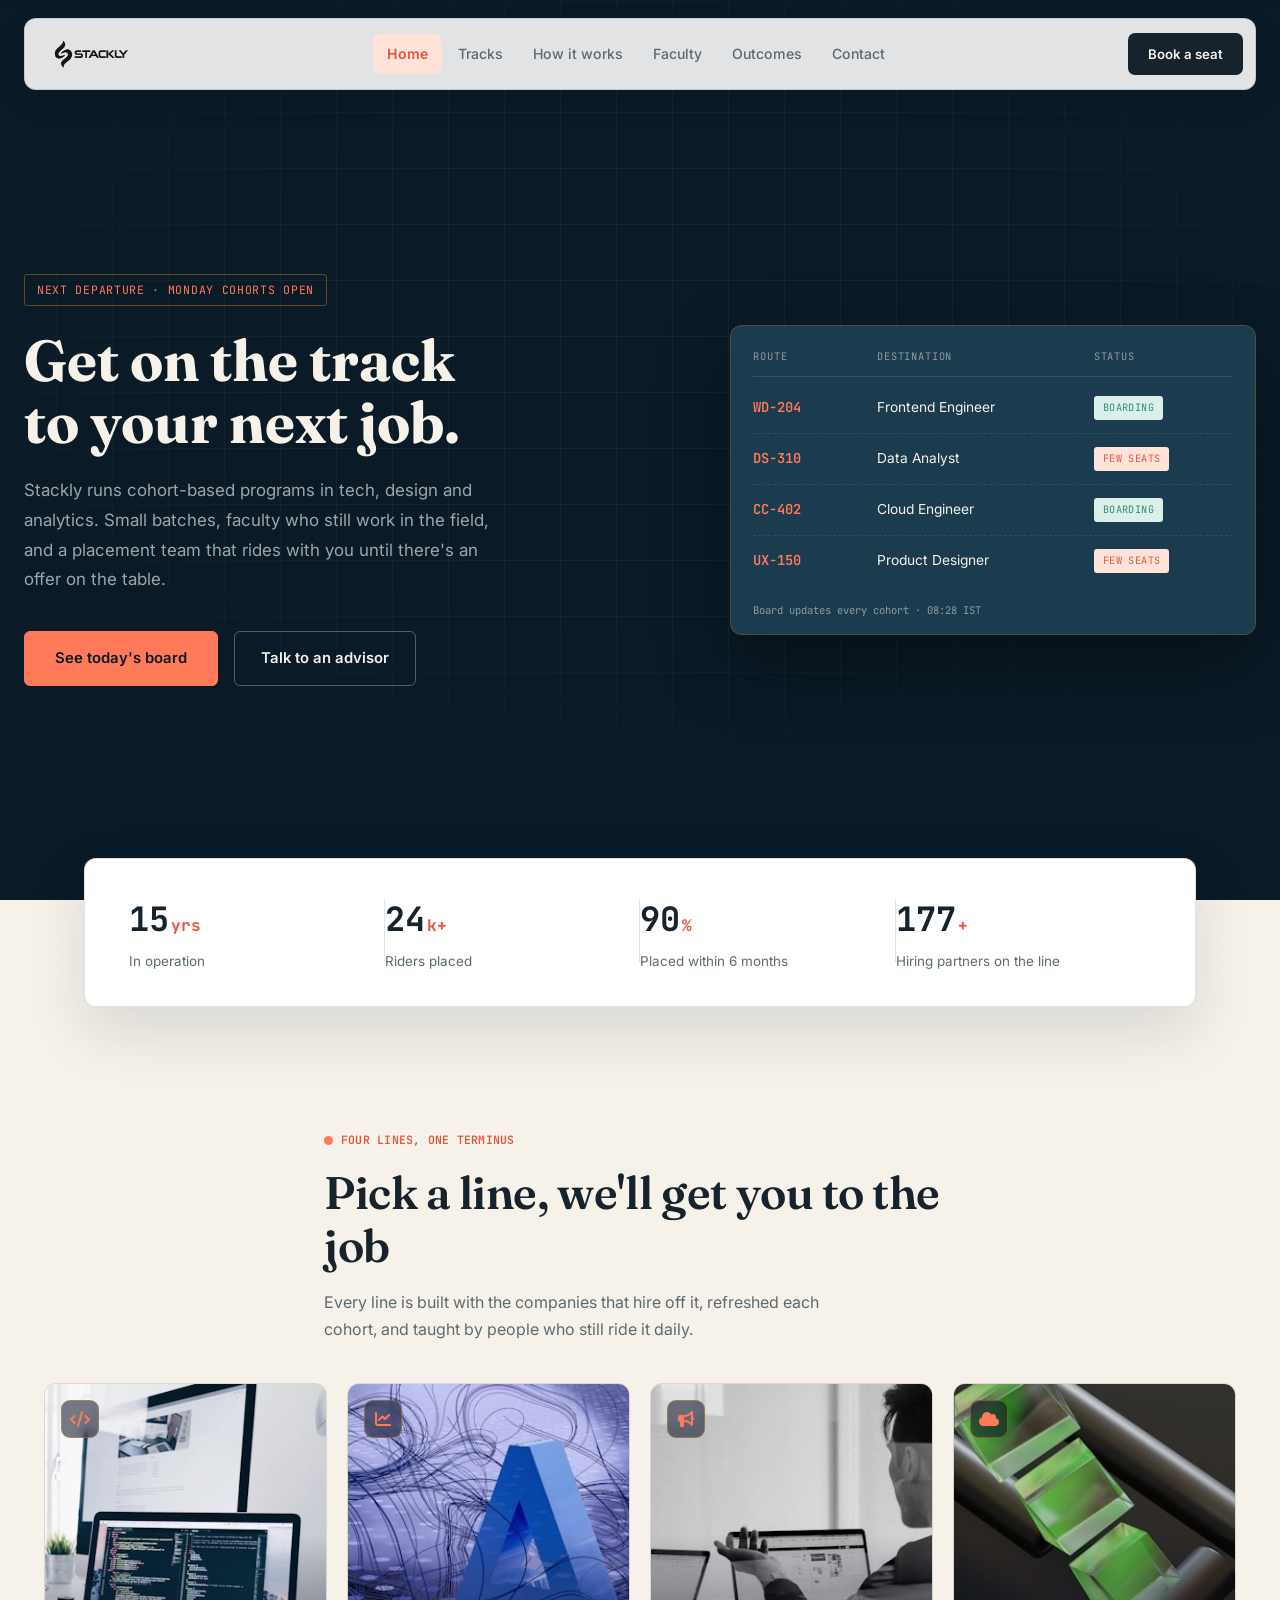
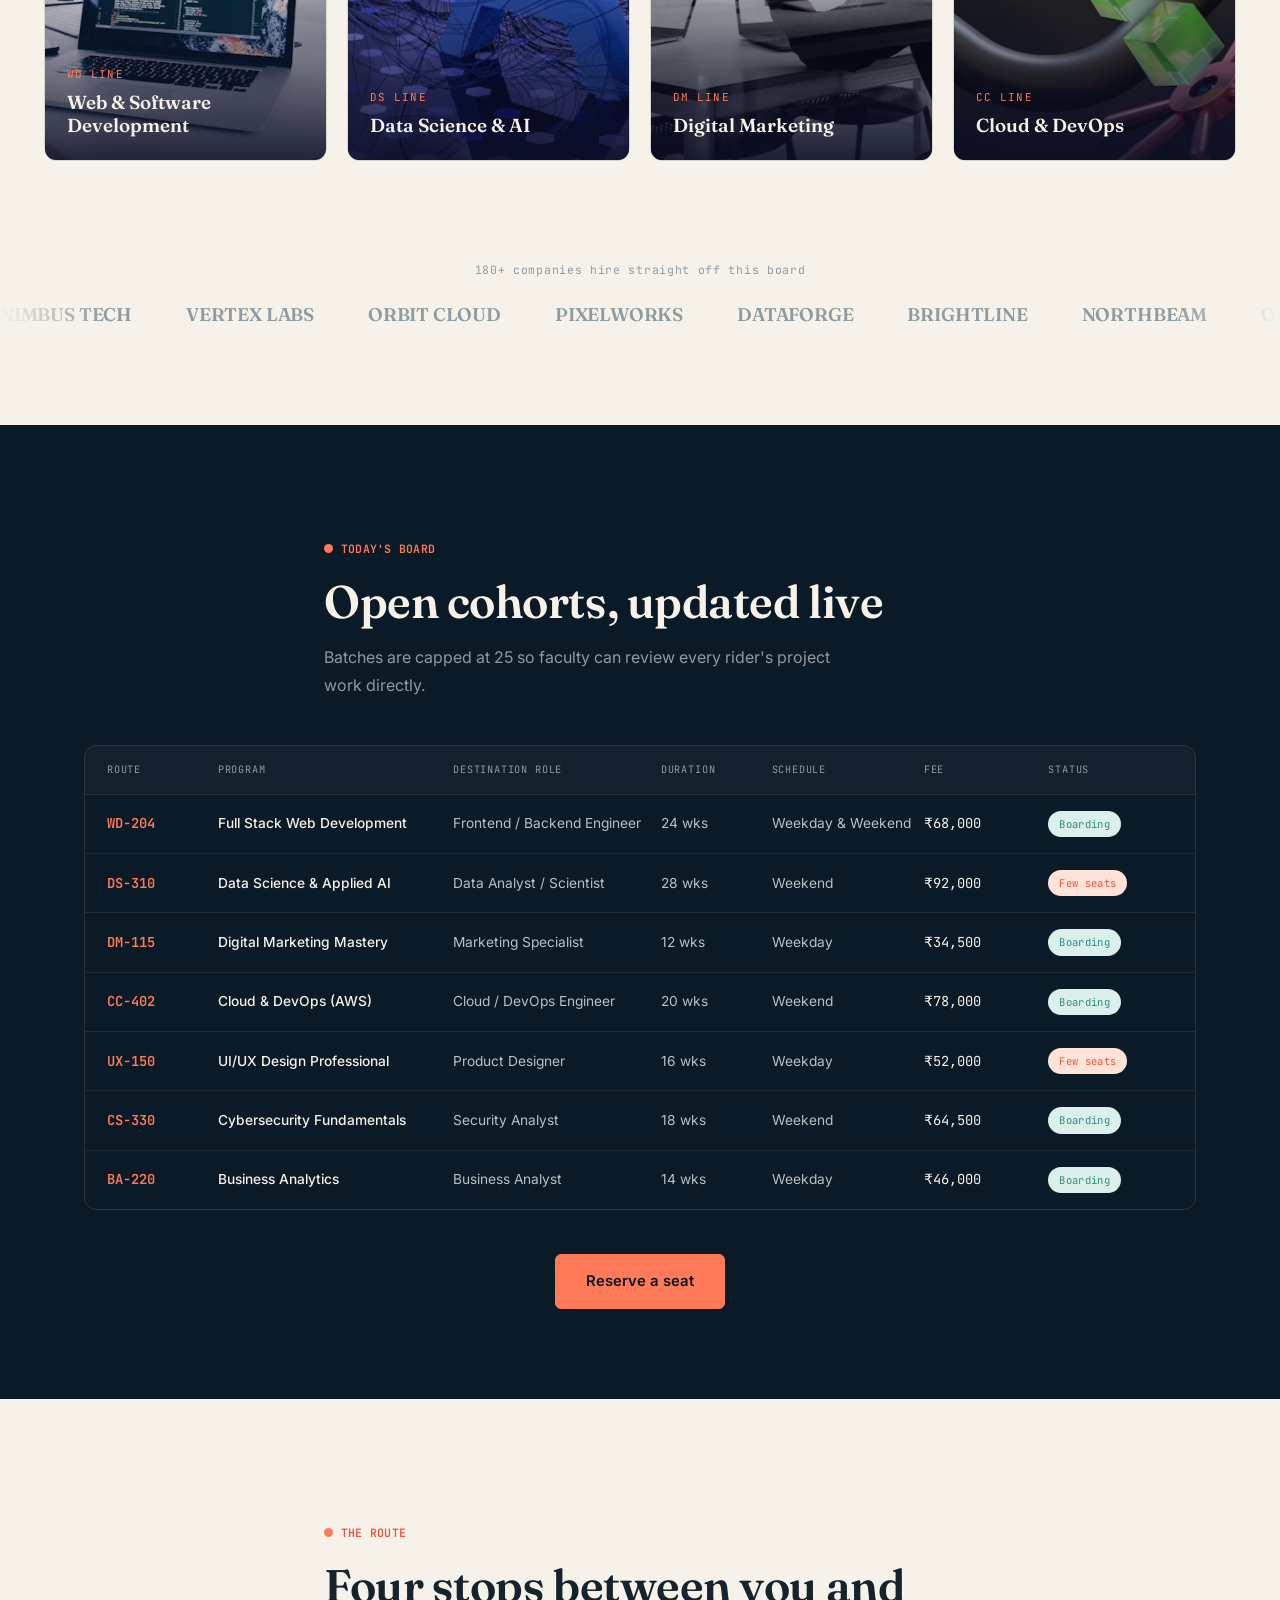
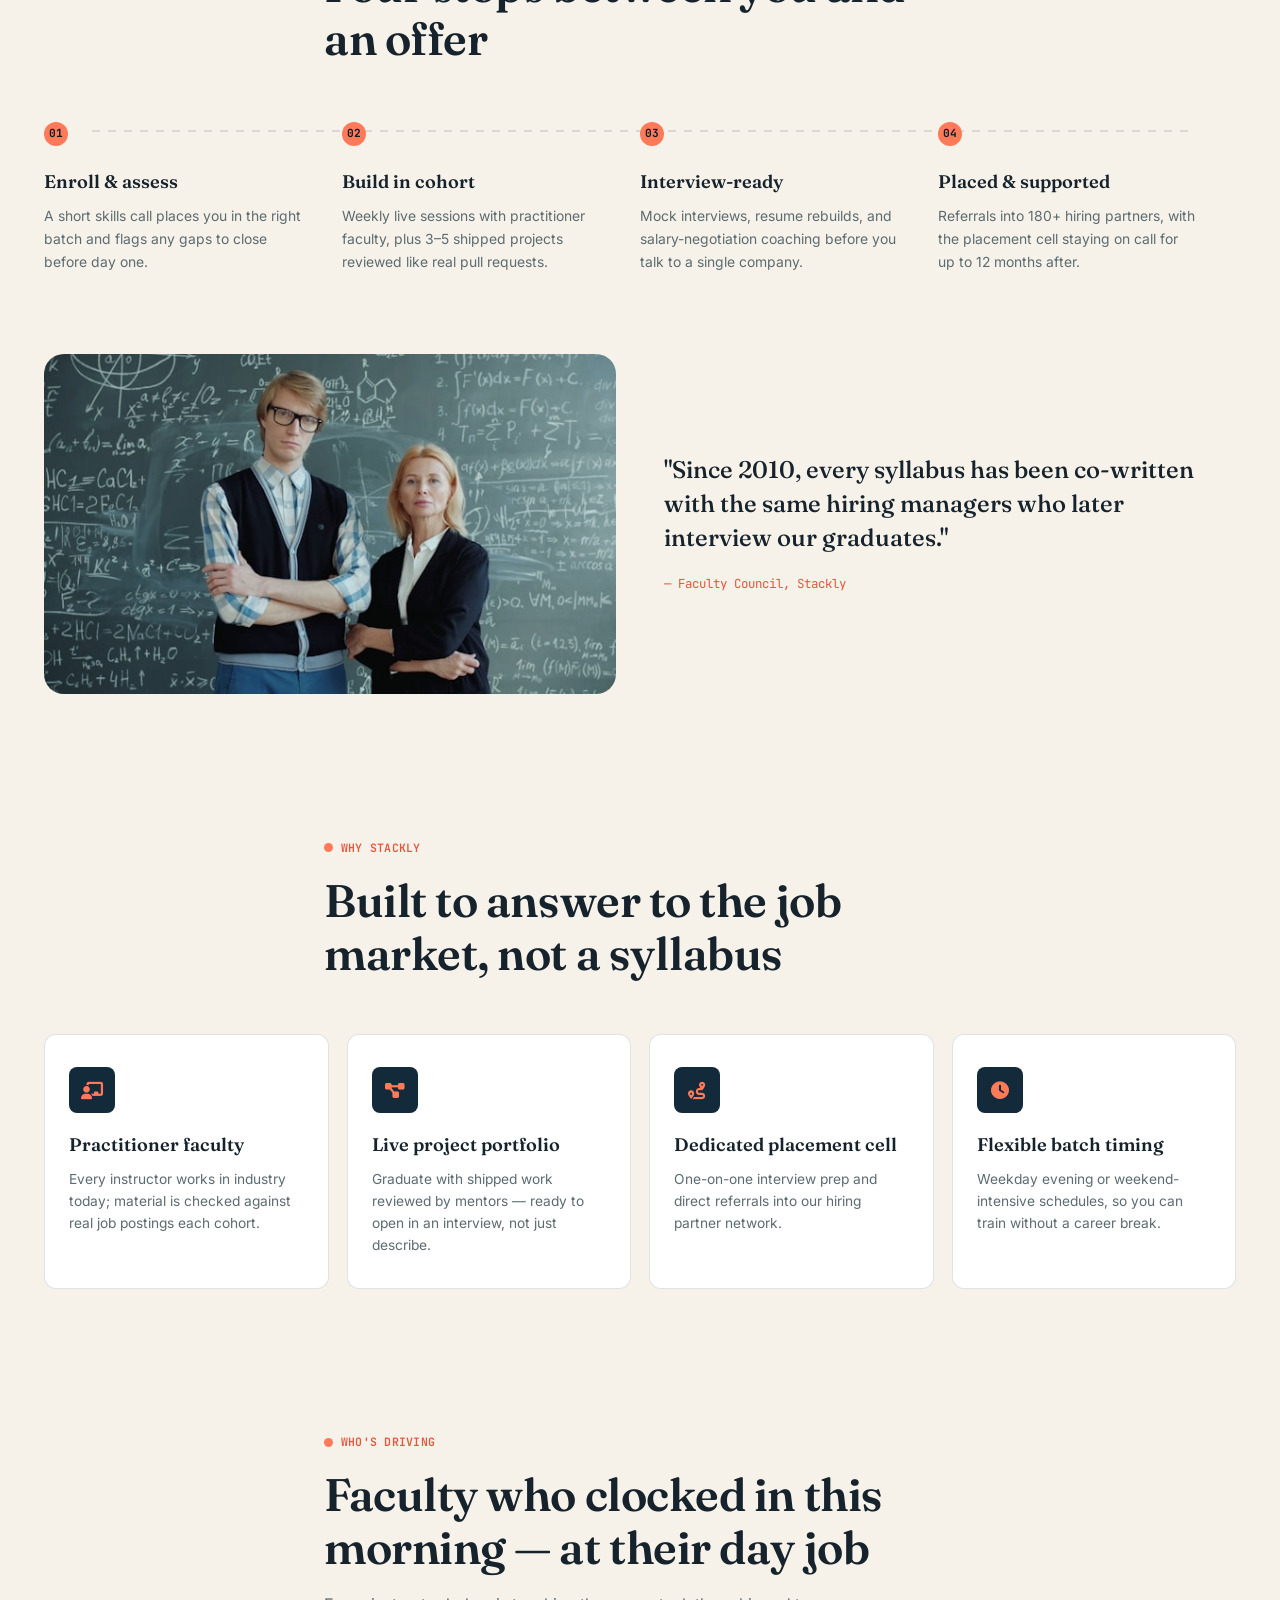
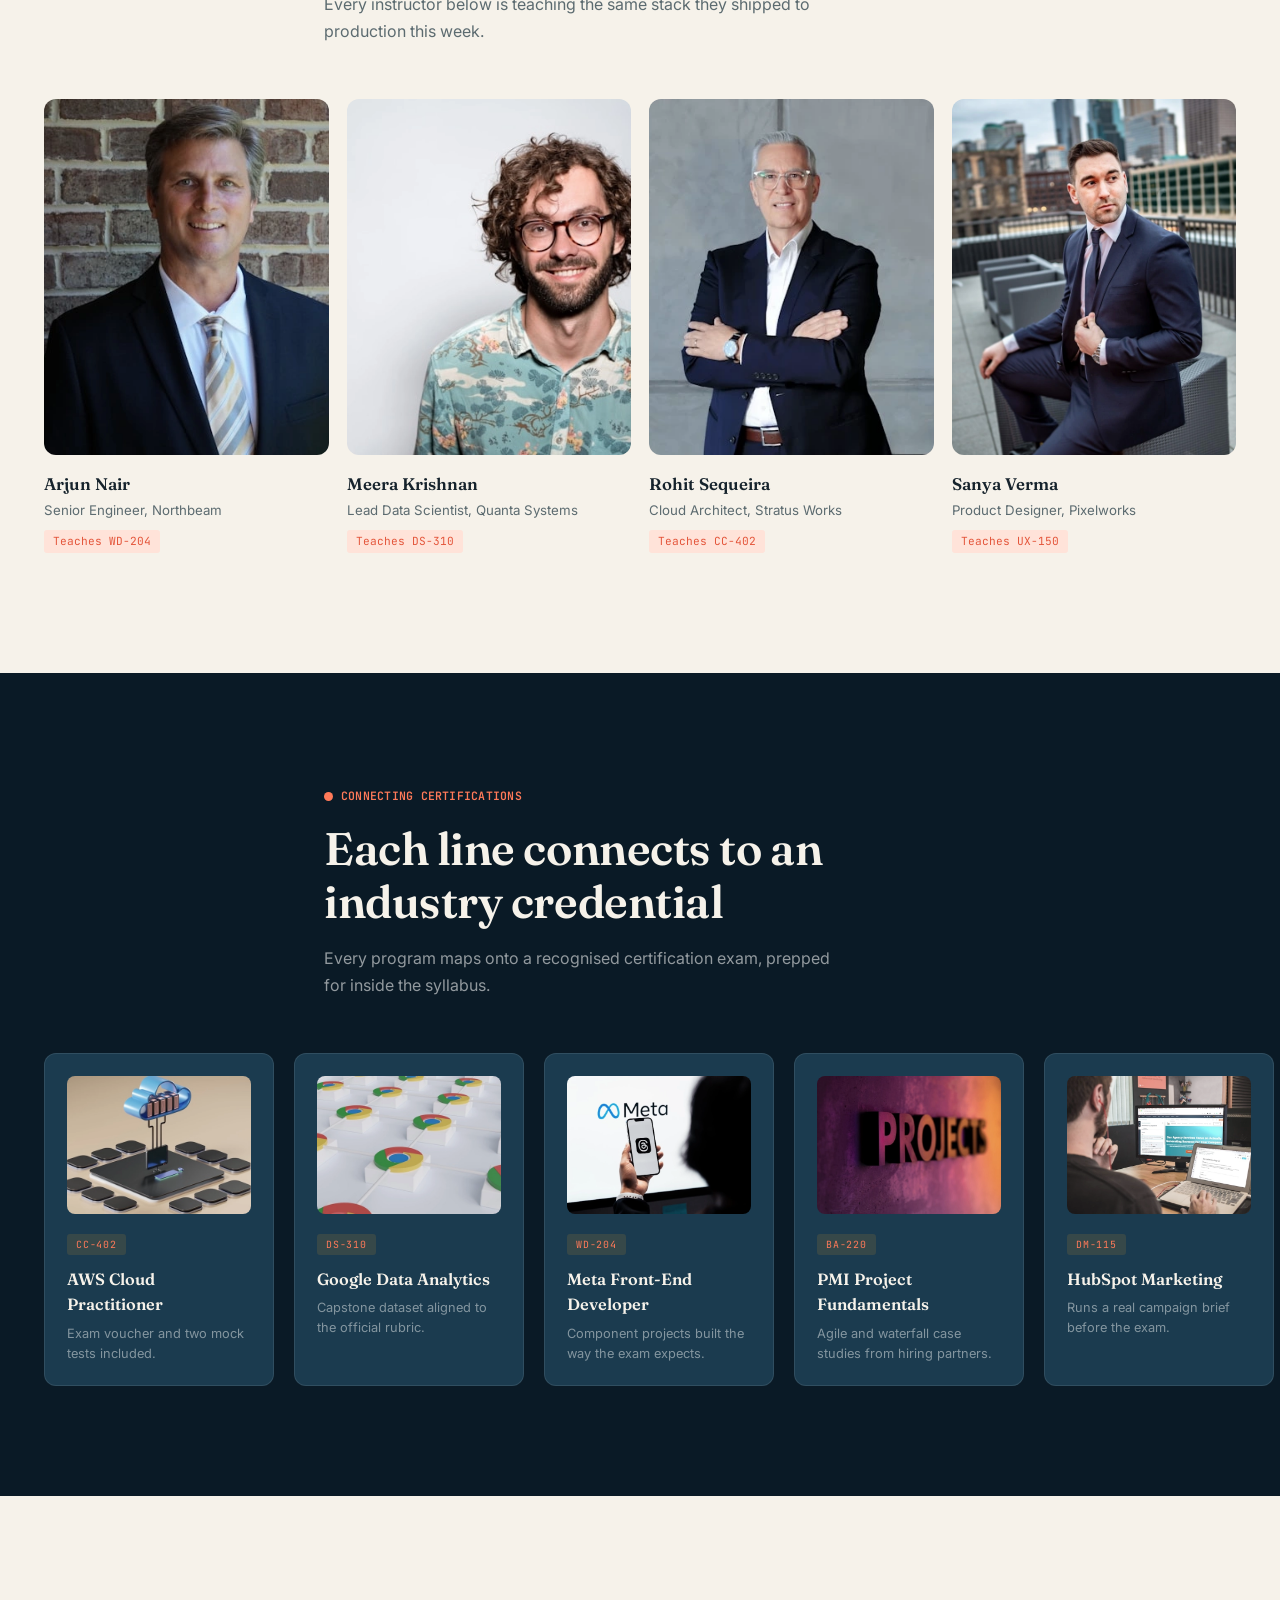
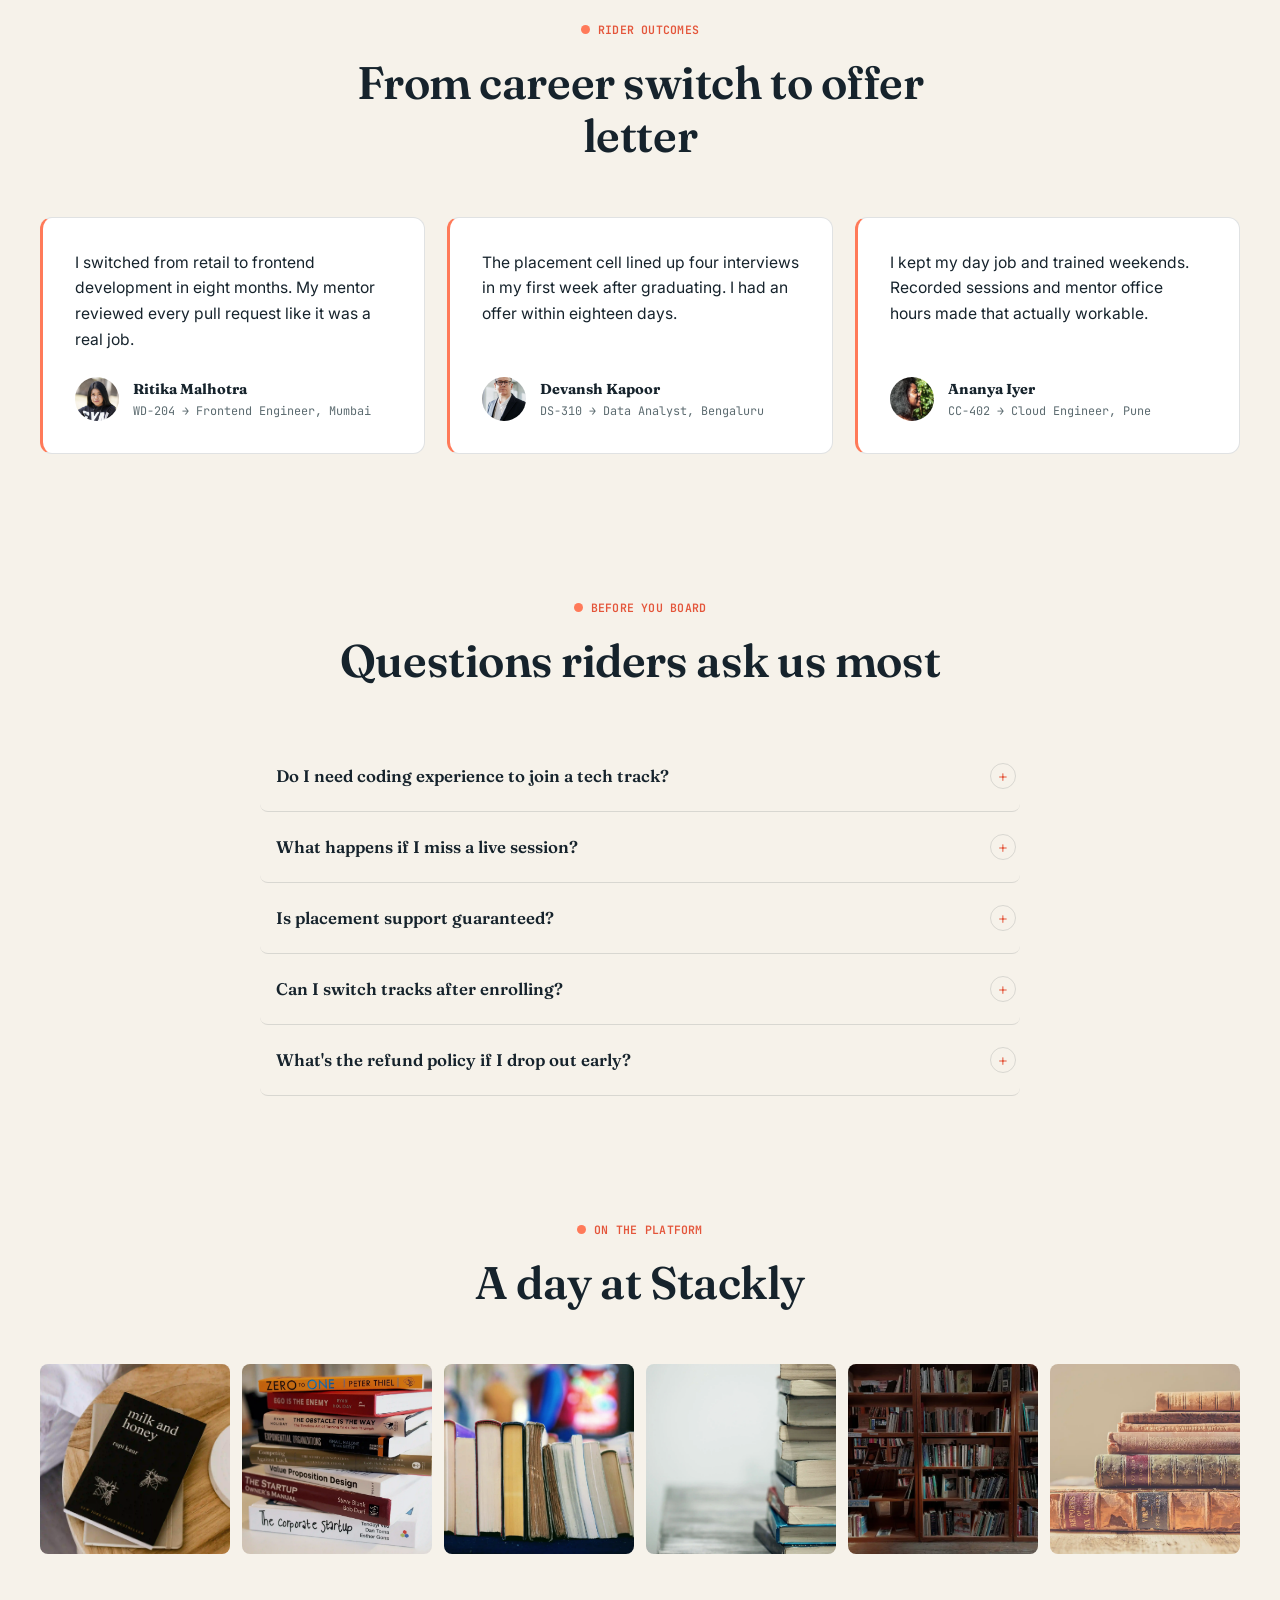
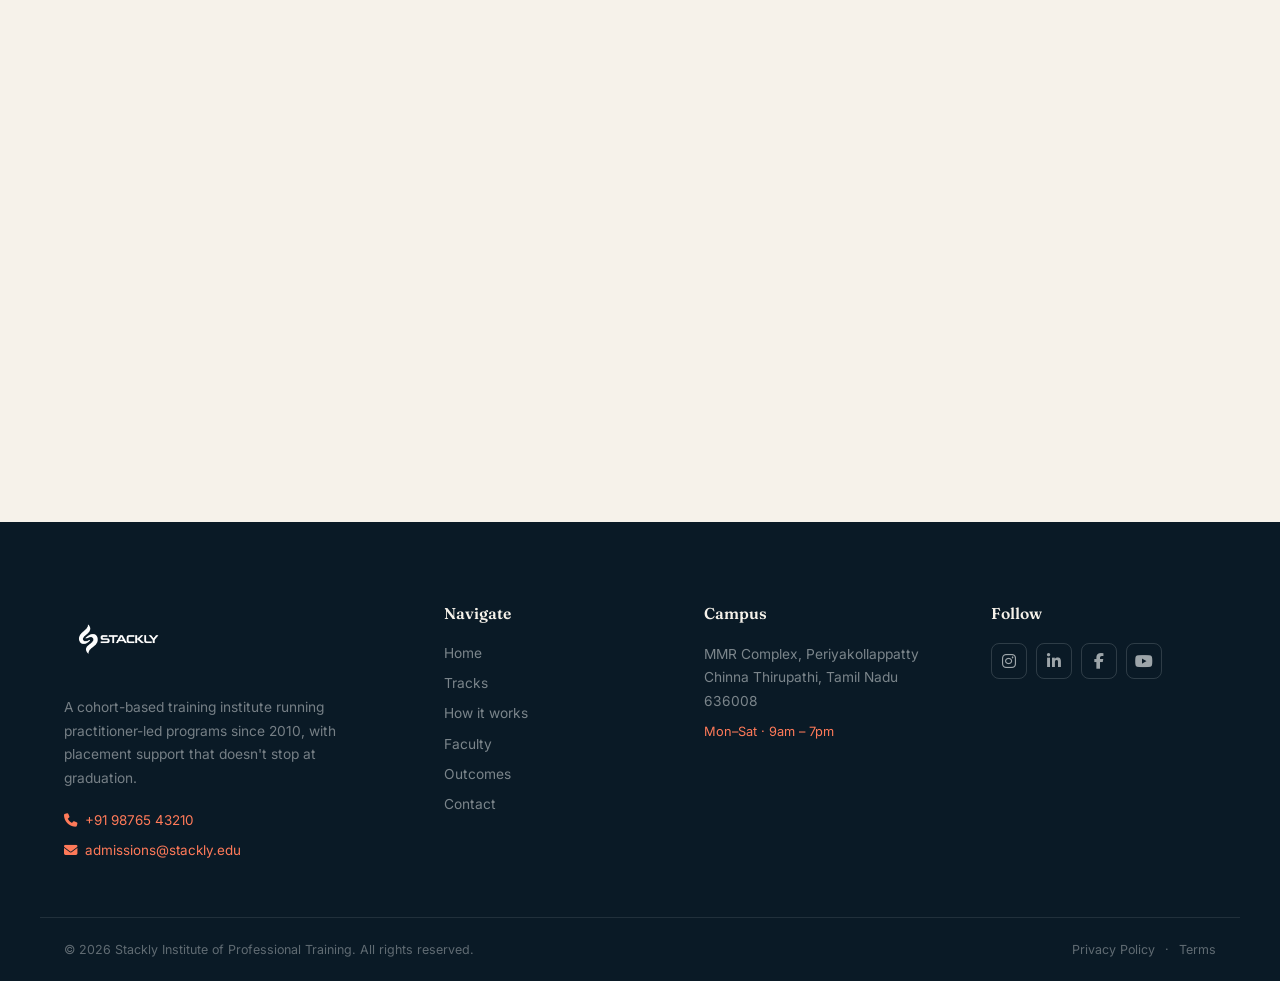
==== commit 848c4964: "bugs" ====
--- a/index.html
+++ b/index.html
@@ -65,7 +65,7 @@
         <p class="hero-desc" data-hero-el>Stackly runs cohort-based programs in tech, design and analytics. Small batches, faculty who still work in the field, and a placement team that rides with you until there's an offer on the table.</p>
         <div class="hero-buttons" data-hero-el>
           <a href="#board" class="btn-solid">See today's board</a>
-          <a href="#contact" class="btn-outline">Talk to an advisor</a>
+          <a href="./html/404.html" class="btn-outline">Talk to an advisor</a>
         </div>
       </div>
 
@@ -243,7 +243,7 @@
       </div>
     </div>
     <div class="board-cta">
-      <a href="#contact" class="btn-solid light">Reserve a seat</a>
+      <a href="./html/404.html" class="btn-solid light">Reserve a seat</a>
     </div>
   </section>
 
@@ -390,7 +390,9 @@
           <span class="conn-tag">BA‑220</span>
           <h3>PMI Project Fundamentals</h3>
           <p>Agile and waterfall case studies from hiring partners.</p>
-        </article" alt="HubSpot Marketing certificate"></div>
+        </article>
+        <article class="conn-card">
+          <div class="conn-photo"><img src="./assets/t9.webp" alt="HubSpot Marketing certificate"></div>
           <span class="conn-tag">DM‑115</span>
           <h3>HubSpot Marketing</h3>
           <p>Runs a real campaign brief before the exam.</p>
--- a/css/styles.css
+++ b/css/styles.css
@@ -303,9 +303,10 @@
 .rider-card{
   background:var(--card);border-radius:var(--radius-md);padding:32px;border:1px solid var(--line);
   border-left:3px solid var(--amber);
+  display:flex;flex-direction:column;
 }
 .rider-quote{font-size:.98rem;color:var(--ink);line-height:1.65;margin-bottom:24px;}
-.rider-footer{display:flex;align-items:center;gap:14px;}
+.rider-footer{display:flex;align-items:center;gap:14px;margin-top:auto;}
 .rider-footer img{width:44px;height:44px;border-radius:50%;object-fit:cover;filter:saturate(.85);}
 .rider-footer h4{font-size:.9rem;font-weight:700;font-family:var(--font-display);}
 .rider-footer p{font-size:.74rem;color:var(--ink-soft);font-family:var(--font-mono);margin-top:2px;}
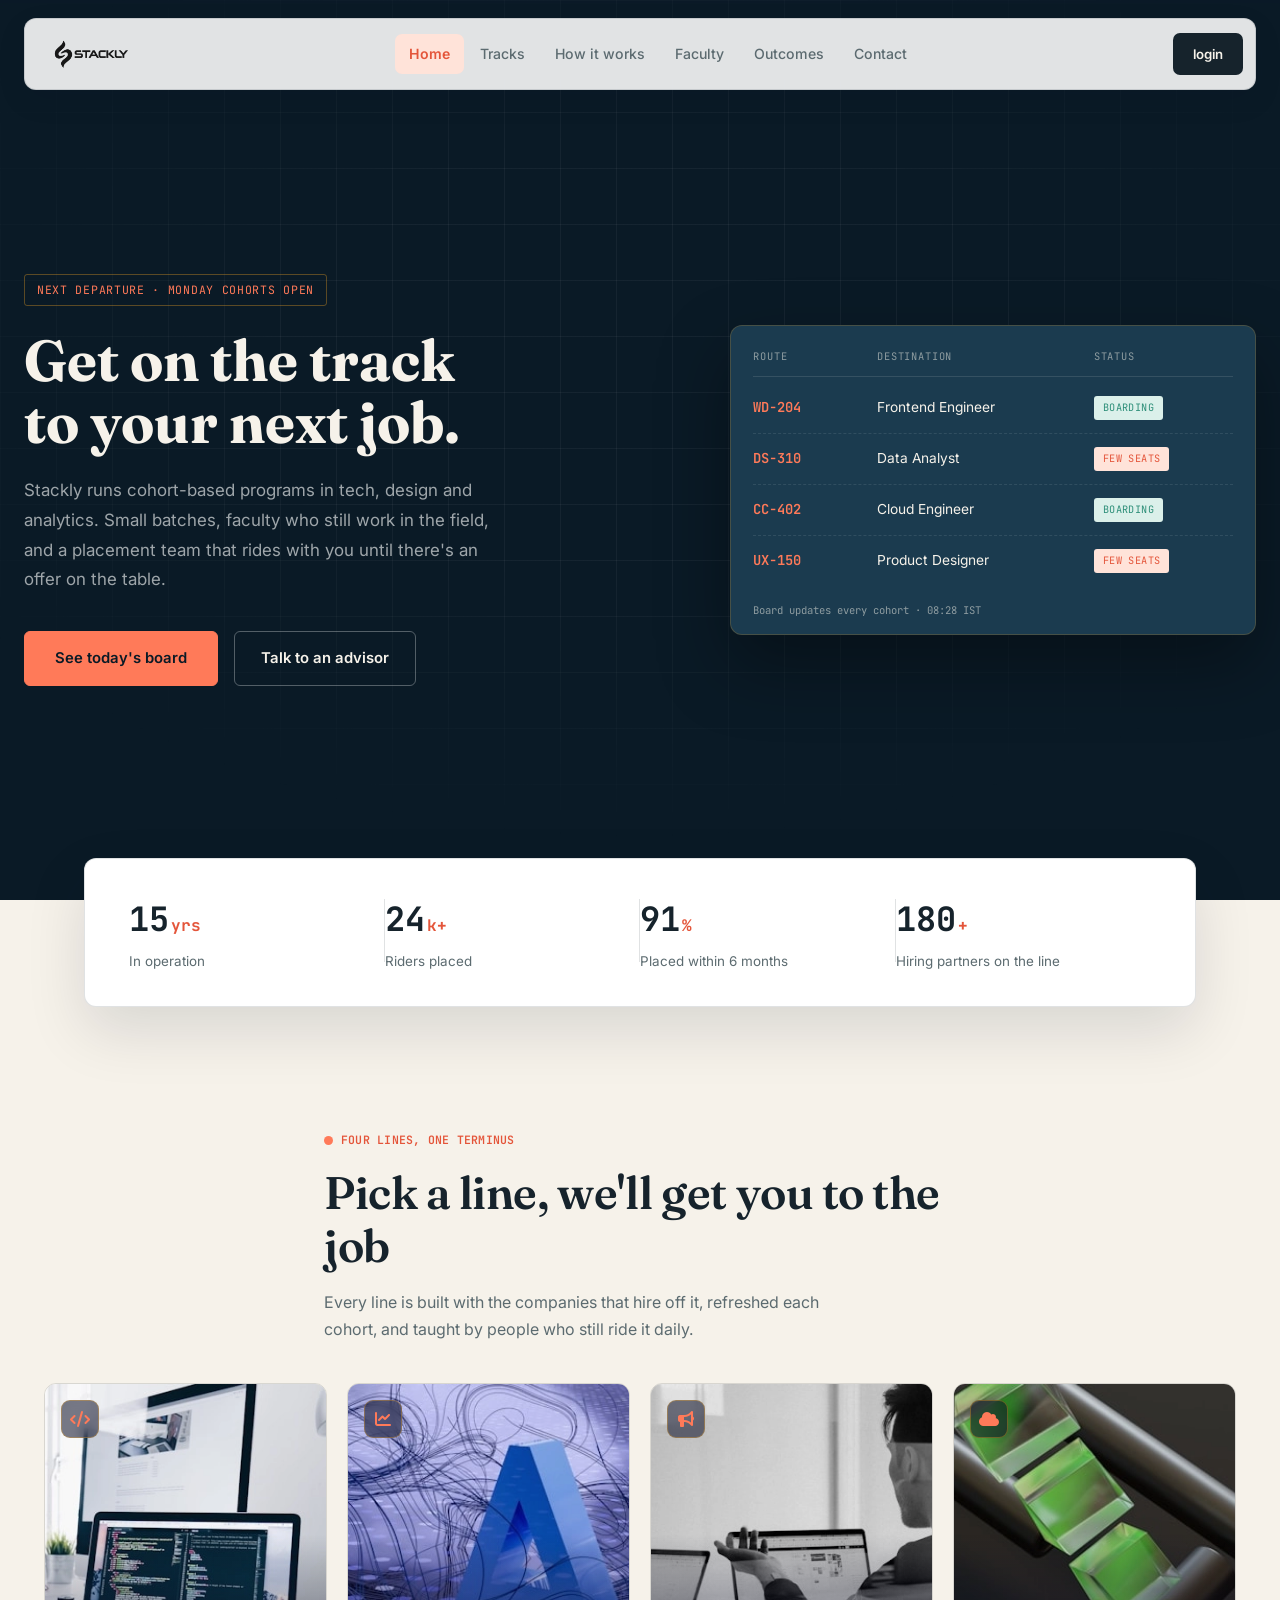
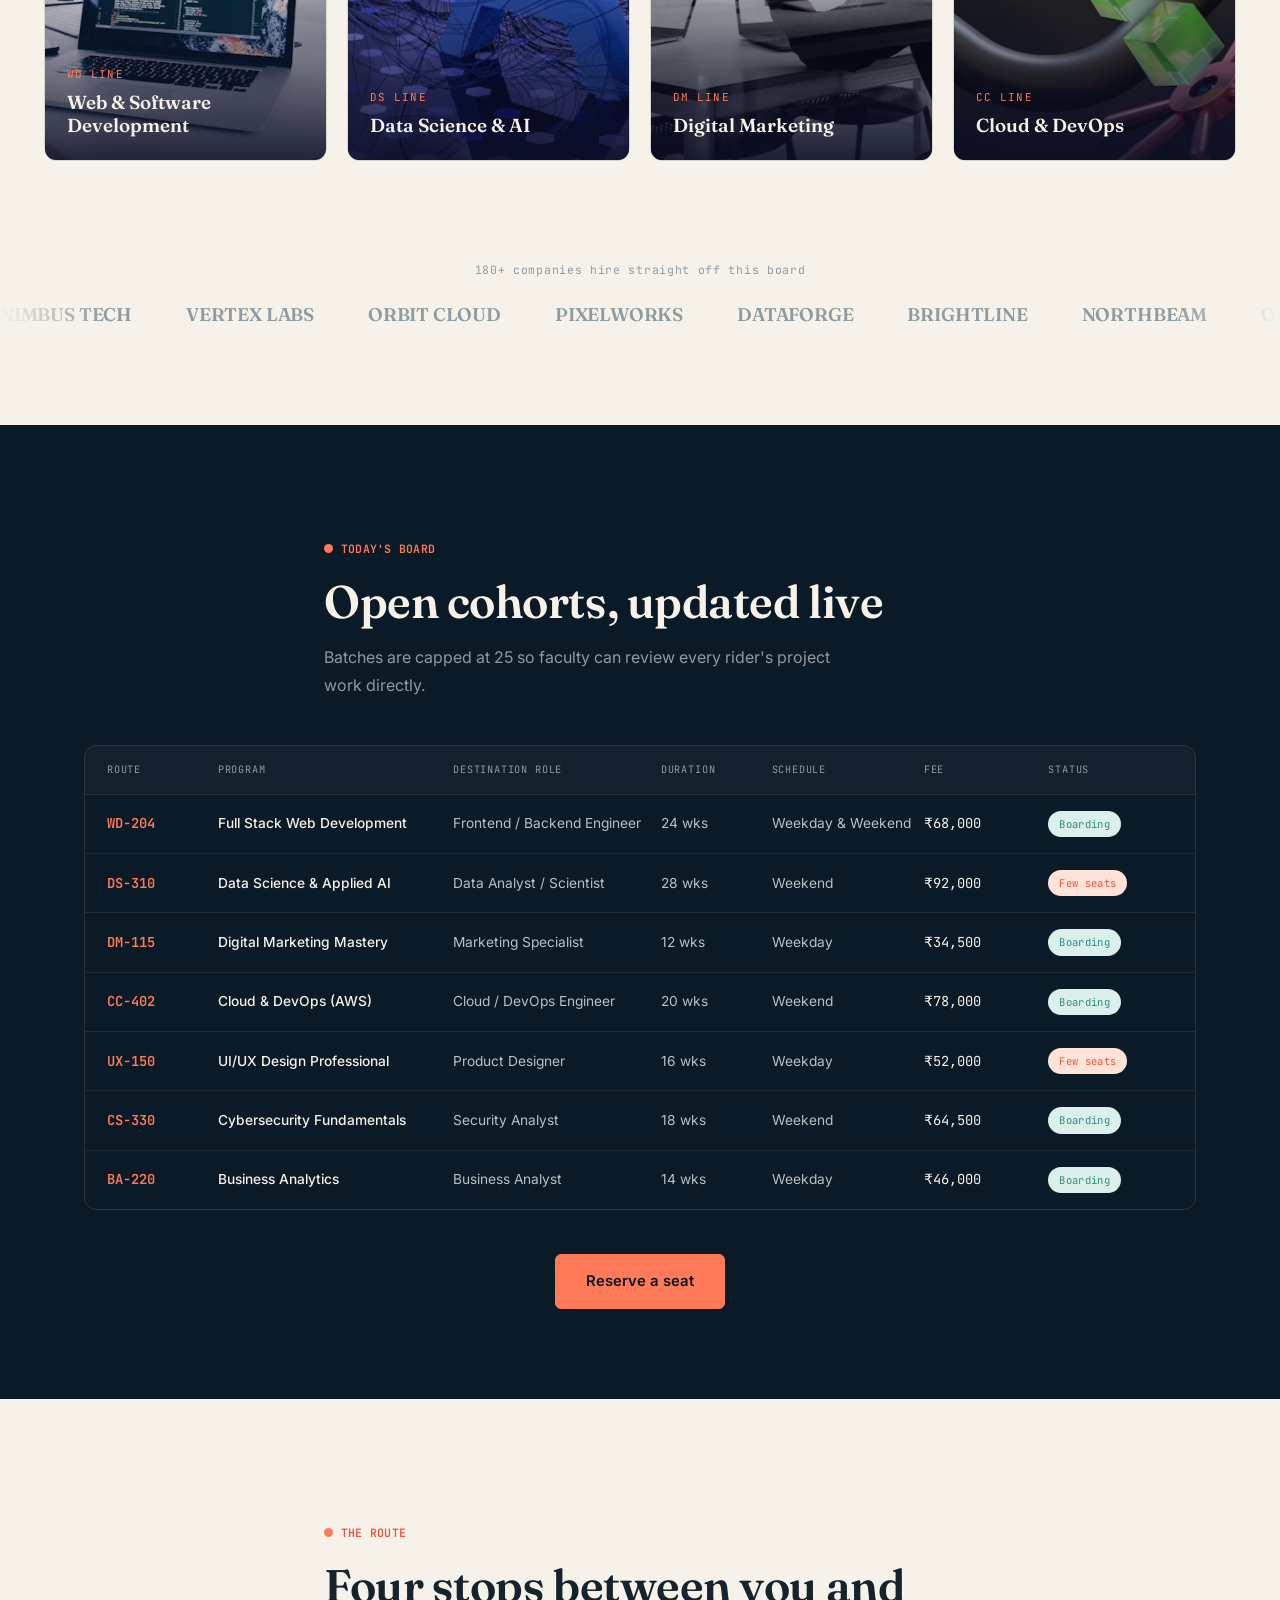
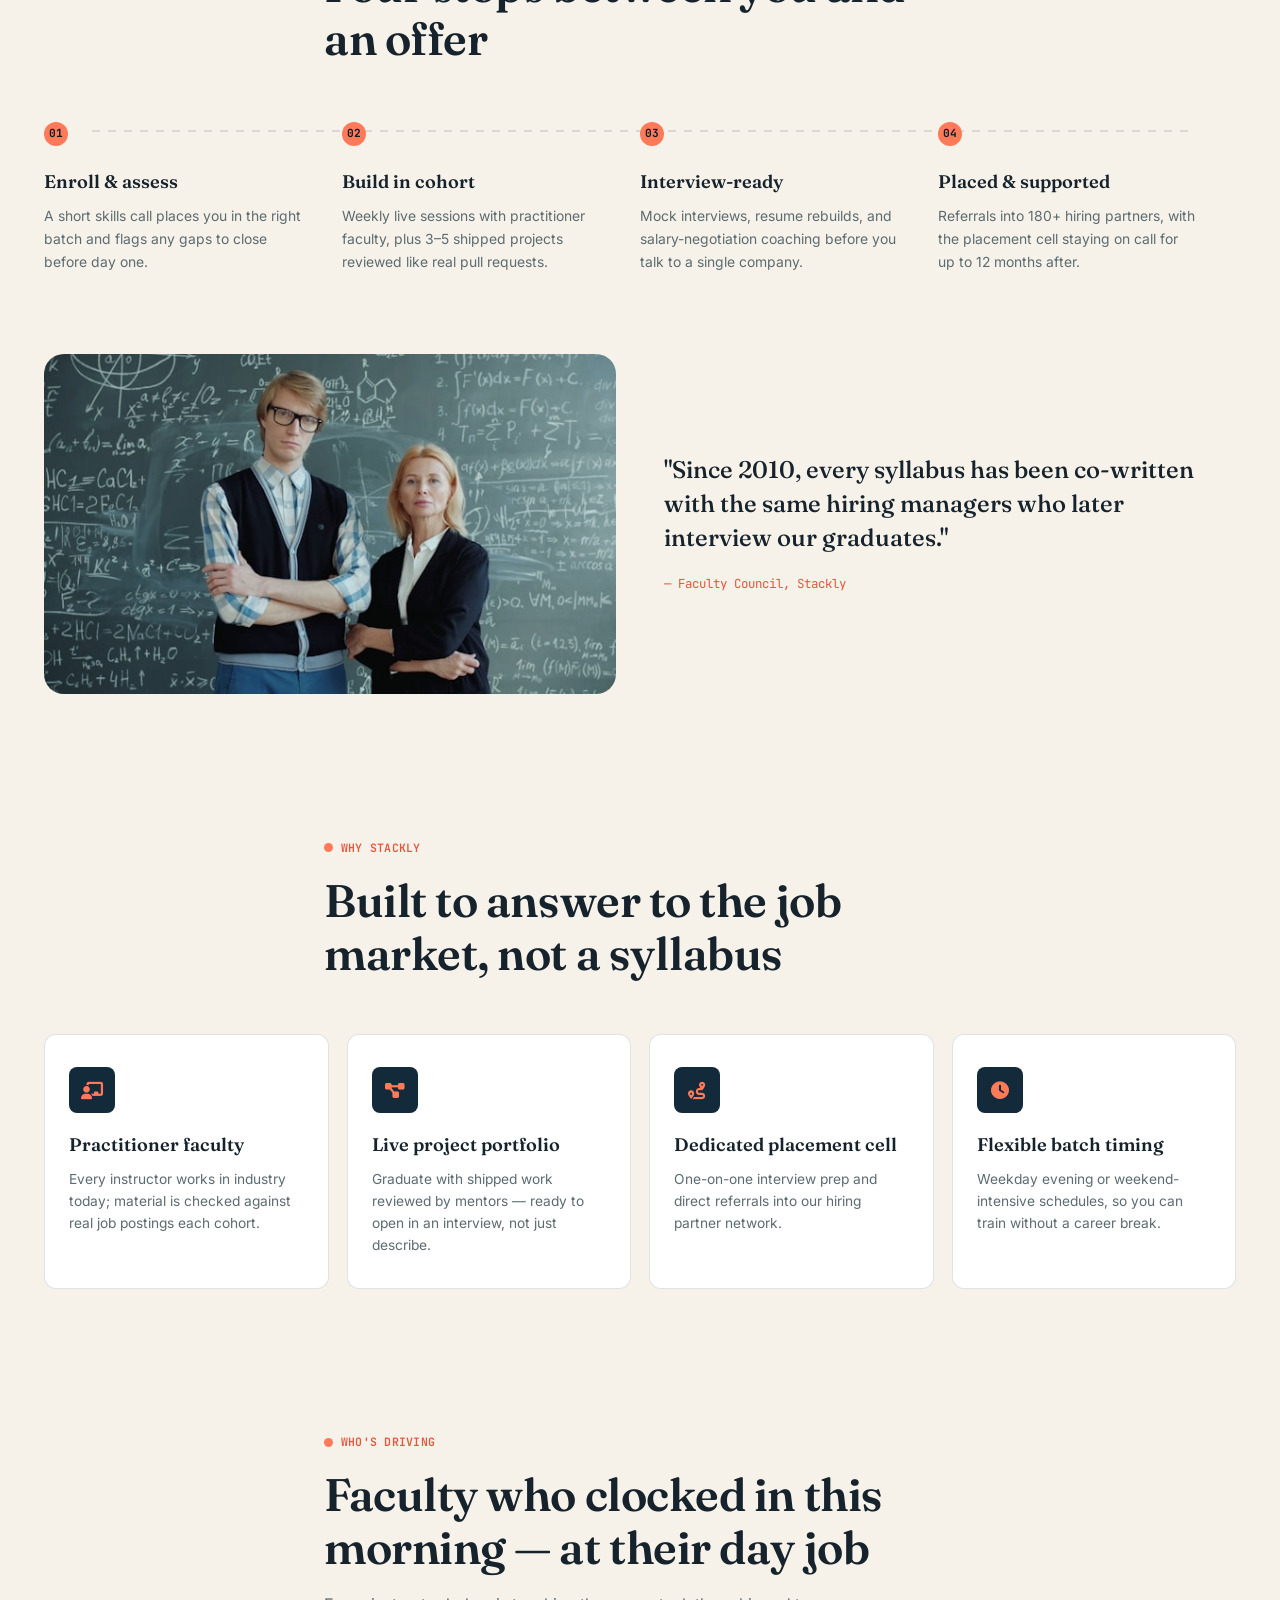
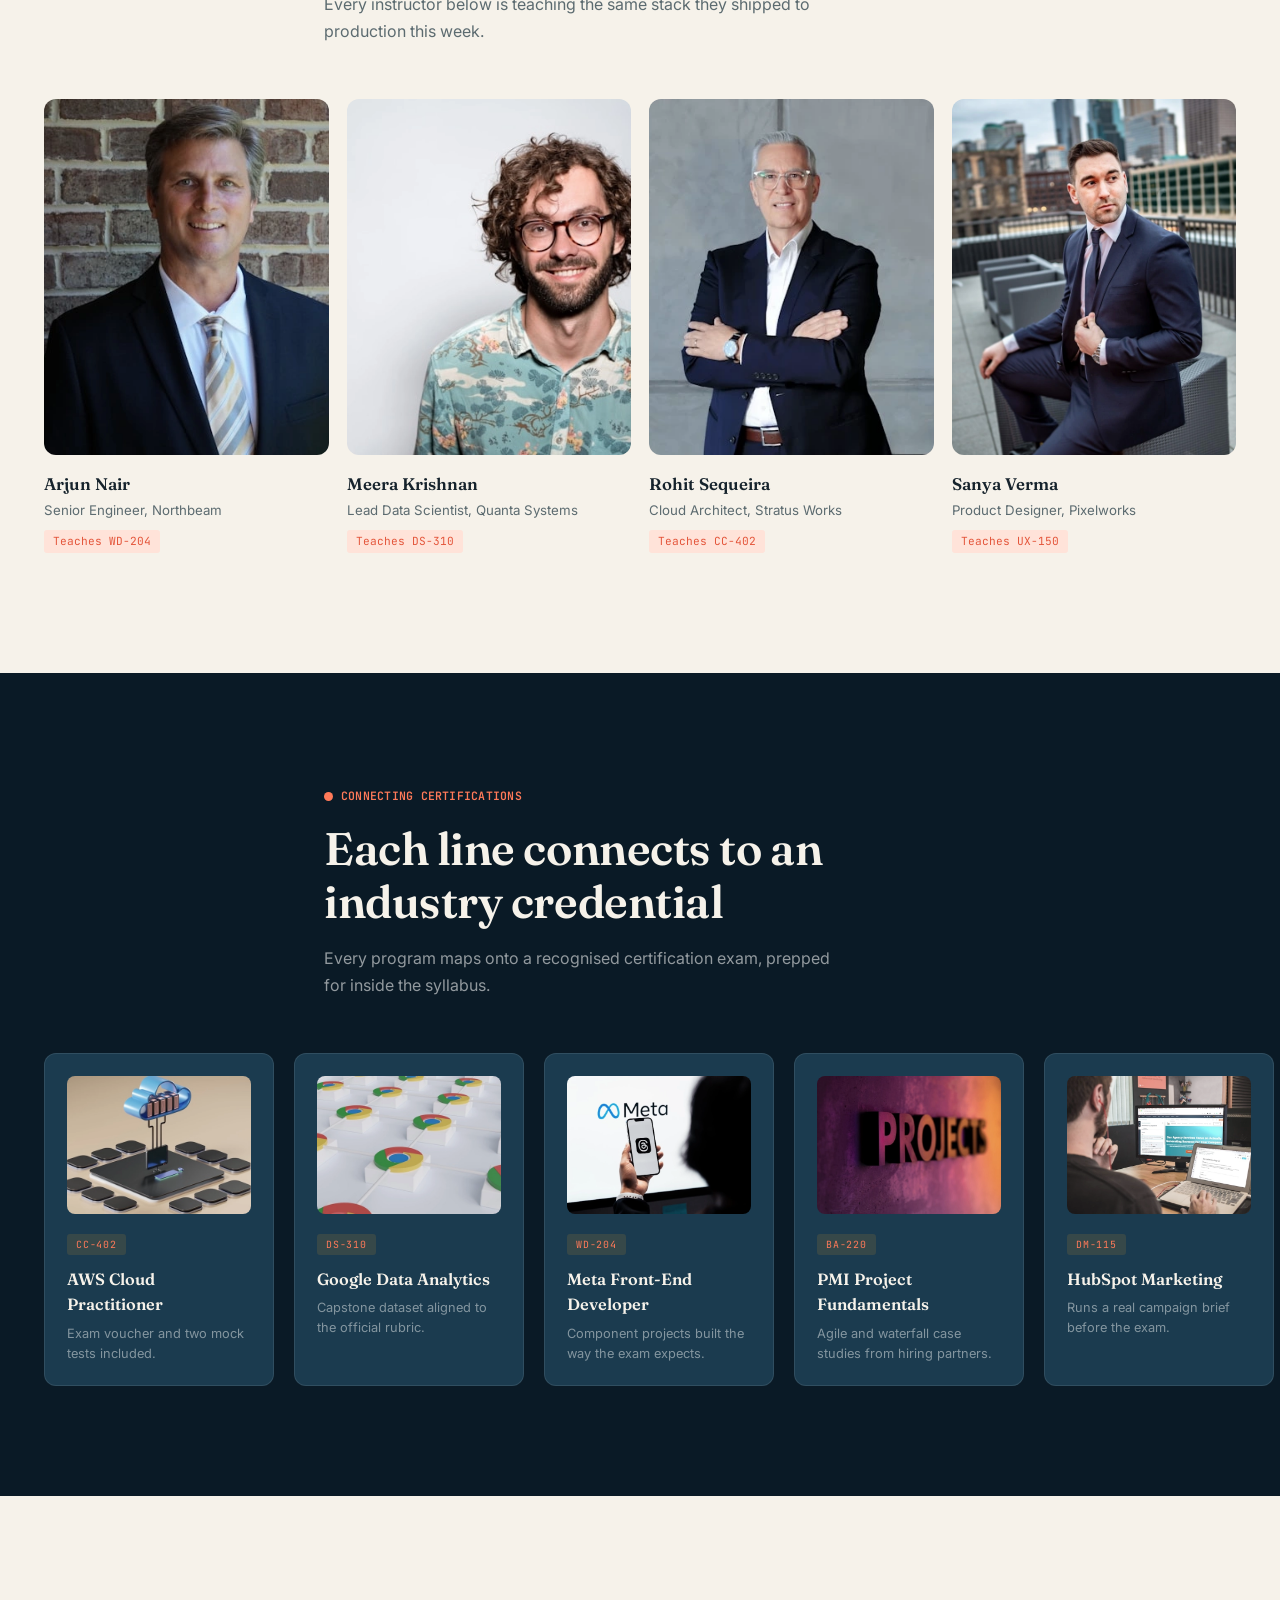
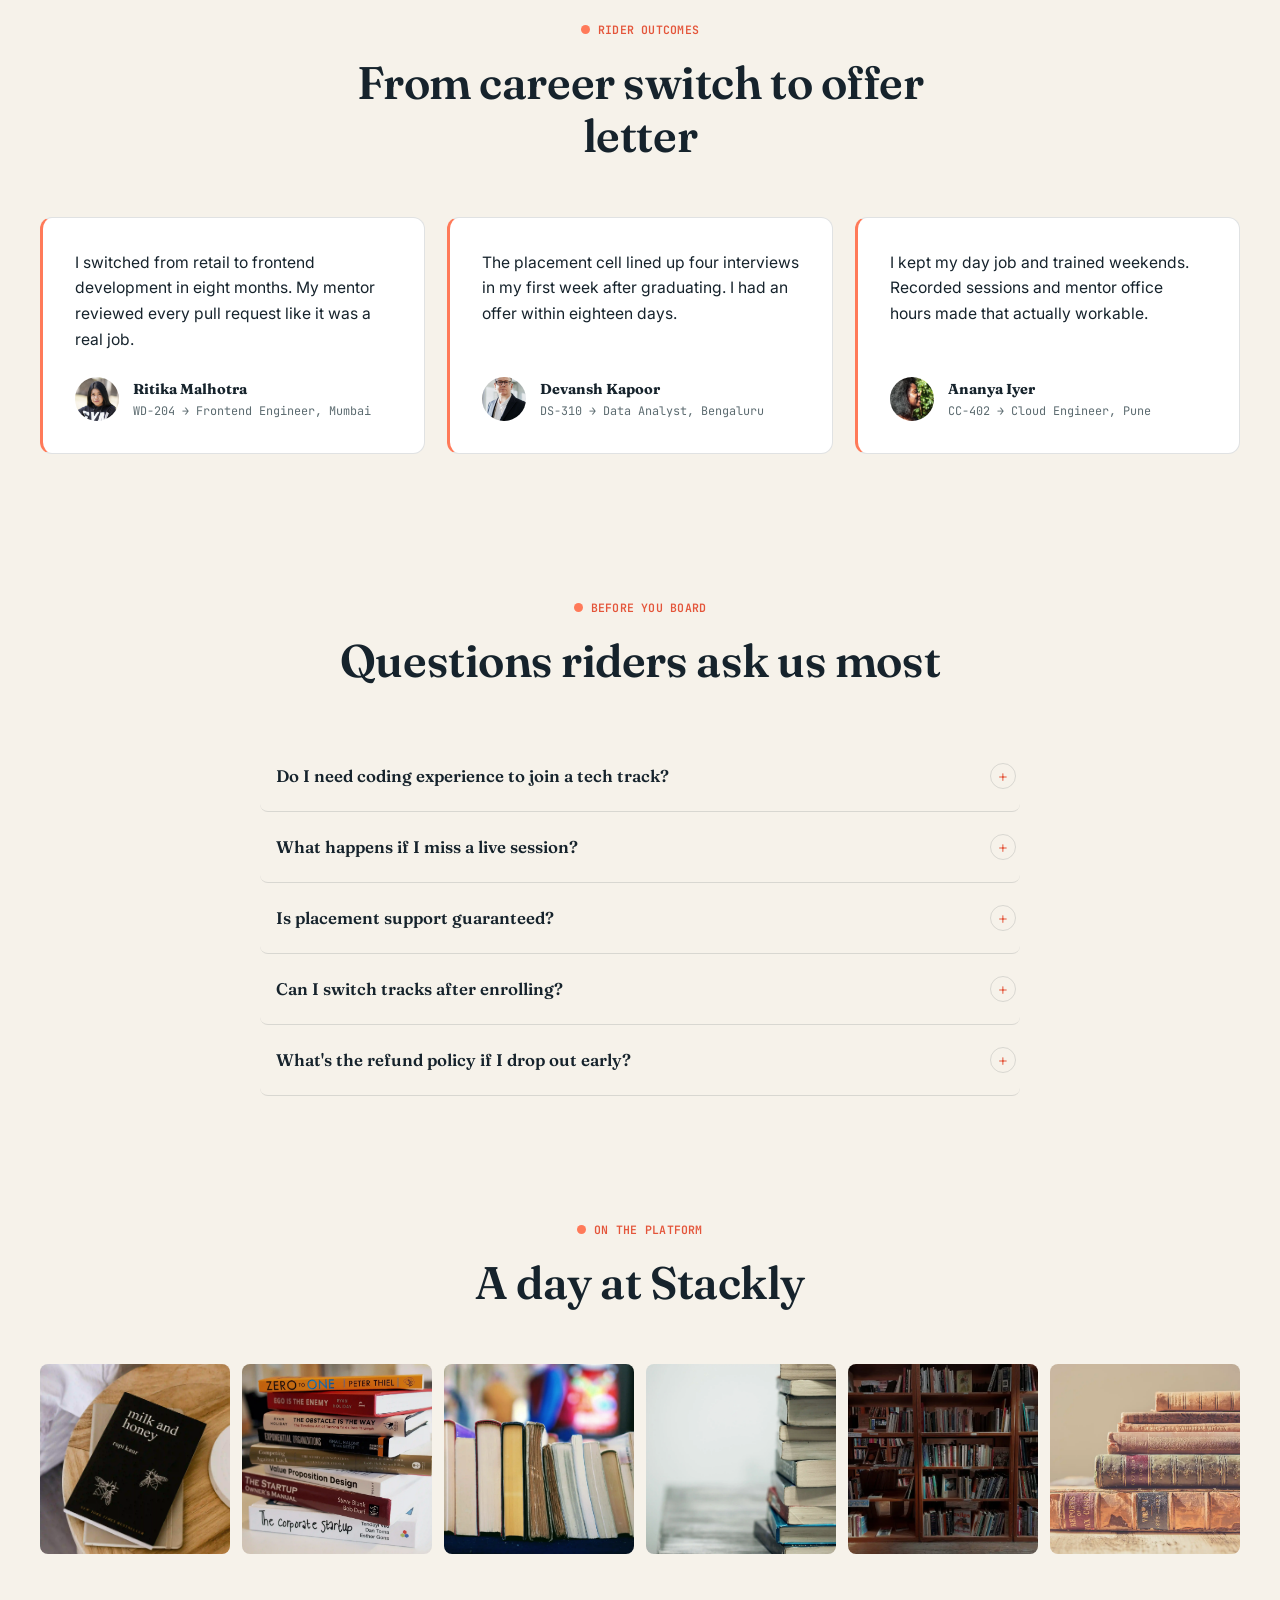
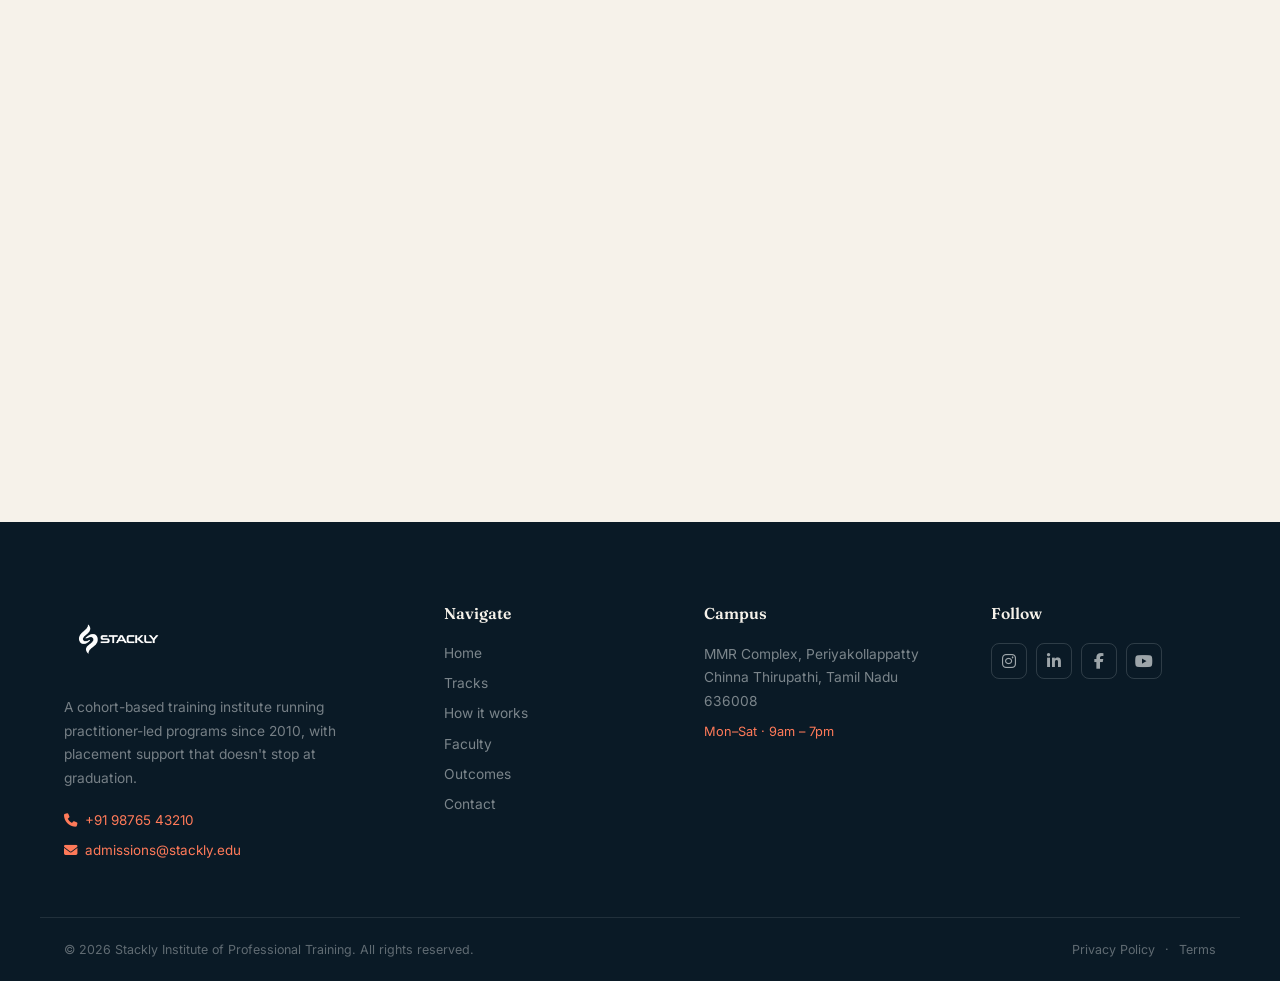
==== commit 3a94b422: "bugs1" ====
--- a/index.html
+++ b/index.html
@@ -42,12 +42,12 @@
         <a href="./html/outcomes.html" class="nav-item">Outcomes</a>
         <a href="./html/contact.html" class="nav-item">Contact</a>
         <div class="mobile-nav-actions">
-          <a href="./html/login.html" class="btn-book-mobile">Book a seat</a>
+          <a href="./html/login.html" class="btn-book-mobile">login</a>
         </div>
       </nav>
 
       <div class="navbar-actions">
-        <a href="./html/login.html" class="btn-book">Book a seat</a>
+        <a href="./html/login.html" class="btn-book">login</a>
         <button class="menu-hamburger" id="nav-menu-hamburger" aria-label="Toggle Navigation Menu" aria-expanded="false">
           <span class="bar"></span><span class="bar"></span><span class="bar"></span>
         </button>
